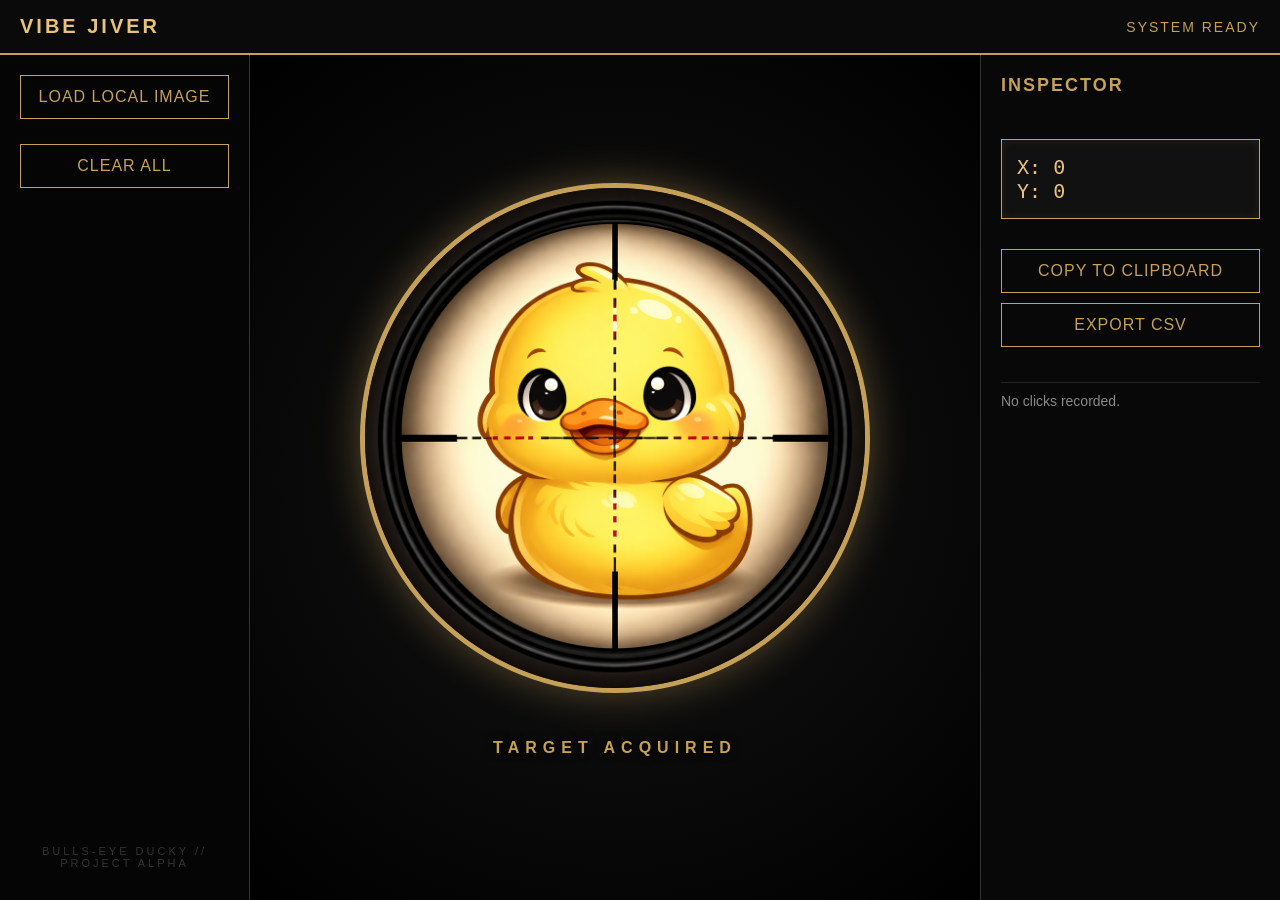
==== index.html @ 5fdc623b "Update index.html" ====
<!DOCTYPE html>
<html lang="en">
<head>
    <meta charset="UTF-8">
    <meta name="viewport" content="width=device-width, initial-scale=1.0">
    <title>VIBE JIVER | Target Alpha</title>
    <link rel="manifest" href="manifest.json">
    <link rel="apple-touch-icon" href="ducky.png">
    <meta name="theme-color" content="#c5a059">
    
    <style>
        :root {
            --bg-black: #000000;
            --gold-muted: #c5a059;
            --gold-bright: #e7c17d;
            --text-main: #ffffff;
            --border-dim: #333333;
            --font-size-main: 20px;
        }

        body, html {
            margin: 0; padding: 0;
            background-color: var(--bg-black);
            color: var(--text-main);
            font-family: 'Segoe UI', sans-serif;
            font-size: var(--font-size-main);
            height: 100vh;
            display: flex; flex-direction: column;
            overflow: hidden;
        }

        header {
            border-bottom: 2px solid var(--gold-muted);
            padding: 15px 20px;
            display: flex; justify-content: space-between; align-items: center;
            background: #0a0a0a; z-index: 10;
        }

        .logo { color: var(--gold-bright); font-weight: bold; letter-spacing: 3px; text-transform: uppercase; }

        .main-layout {
            display: grid;
            grid-template-columns: 250px 1fr 300px;
            flex-grow: 1;
            height: calc(100vh - 70px);
        }

        aside { background: #050505; border-right: 1px solid var(--border-dim); padding: 20px; display: flex; flex-direction: column; gap: 15px; position: relative; }
        .inspector { border-right: none; border-left: 1px solid var(--border-dim); background: #080808; padding: 20px; }

        .canvas-container {
            position: relative;
            background: radial-gradient(circle, #151515 0%, #000 100%);
            overflow: hidden;
            cursor: crosshair;
            display: flex; justify-content: center; align-items: center;
        }

        #image-wrapper { position: absolute; transform-origin: 0 0; display: none; z-index: 2; }
        #uploaded-image { display: block; user-select: none; pointer-events: auto; }

        #drop-zone-overlay {
            position: absolute; inset: 0;
            display: flex; flex-direction: column; justify-content: center; align-items: center;
            z-index: 1; 
            transition: opacity 0.6s ease-in-out;
            pointer-events: none;
        }

        .hero-ducky {
            width: 500px;
            max-width: 85vw;
            height: auto;
            border-radius: 50%;
            border: 5px solid var(--gold-muted);
            margin-bottom: 30px;
            filter: drop-shadow(0 0 20px rgba(197, 160, 89, 0.4));
            animation: pulse 5s infinite ease-in-out;
        }

        @keyframes pulse {
            0% { transform: scale(1); filter: drop-shadow(0 0 20px rgba(197, 160, 89, 0.4)); }
            50% { transform: scale(1.03); filter: drop-shadow(0 0 60px rgba(197, 160, 89, 0.7)); }
            100% { transform: scale(1); filter: drop-shadow(0 0 20px rgba(197, 160, 89, 0.4)); }
        }

        .vibe-btn {
            background: transparent; border: 1px solid var(--gold-muted);
            color: var(--gold-muted); padding: 12px; cursor: pointer;
            font-size: 16px; transition: 0.4s cubic-bezier(0.4, 0, 0.2, 1);
            text-transform: uppercase;
            width: 100%; margin-bottom: 10px;
            letter-spacing: 1px;
        }

        .vibe-btn:hover { 
            background: var(--gold-muted); 
            color: black; 
            box-shadow: 0 0 25px var(--gold-muted); 
            transform: translateY(-2px);
        }

        .coord-display {
            background: #111; border: 1px solid var(--gold-muted);
            padding: 15px; margin-top: 10px; font-family: monospace;
            color: var(--gold-bright);
            box-shadow: inset 0 0 10px rgba(197, 160, 89, 0.1);
        }

        .marker {
            position: absolute; width: 10px; height: 10px;
            border: 1px solid var(--gold-bright); border-radius: 50%;
            transform: translate(-50%, -50%); pointer-events: none;
            box-shadow: 0 0 8px var(--gold-bright);
        }

        .marker::after { content: ''; position: absolute; background: var(--gold-bright); width: 1px; height: 20px; left: 4.5px; top: -5px; }
        .marker::before { content: ''; position: absolute; background: var(--gold-bright); width: 20px; height: 1px; left: -5px; top: 4.5px; }

        .coord-log {
            font-size: 14px; color: #888; margin-top: 10px;
            max-height: 250px; overflow-y: auto; border-top: 1px solid #222; padding-top: 10px;
        }

        .log-entry { padding: 4px 0; border-bottom: 1px solid #111; border-left: 2px solid transparent; transition: 0.2s; }
        .log-entry:hover { border-left-color: var(--gold-muted); padding-left: 5px; color: var(--gold-bright); }
        
        #file-input { display: none; }
    </style>
</head>
<body>

    <header>
        <div class="logo">VIBE JIVER</div>
        <div id="status" style="font-size: 14px; color: var(--gold-muted); letter-spacing: 2px;">SYSTEM READY</div>
    </header>

    <div class="main-layout">
        <aside>
            <input type="file" id="file-input" accept="image/*">
            <button class="vibe-btn" onclick="document.getElementById('file-input').click()">Load Local Image</button>
            <button class="vibe-btn" onclick="resetCanvas()">Clear All</button>
            
            <p style="font-size: 11px; color: #333; margin-top: auto; text-align: center; letter-spacing: 3px;">
                BULLS-EYE DUCKY // PROJECT ALPHA
            </p>
        </aside>

        <section class="canvas-container" id="container">
            <div id="drop-zone-overlay">
                <img src="ducky.png" alt="Bulls-Eye Ducky" class="hero-ducky" onerror="this.style.display='none'">
                <p id="placeholder-text" style="color: var(--gold-muted); letter-spacing: 6px; font-size: 16px; text-shadow: 0 0 10px black; font-weight: bold;">TARGET ACQUIRED</p>
            </div>

            <div id="image-wrapper">
                <img id="uploaded-image" draggable="false">
                <div id="marker-layer"></div>
            </div>
        </section>

        <aside class="inspector">
            <h3 style="color: var(--gold-muted); font-size: 18px; margin-top: 0; letter-spacing: 2px;">INSPECTOR</h3>
            <div class="coord-display">
                X: <span id="val-x">0</span><br>
                Y: <span id="val-y">0</span>
            </div>
            <div style="margin-top: 15px;">
                <button class="vibe-btn" onclick="copyCoords()">Copy to Clipboard</button>
                <button class="vibe-btn" onclick="exportCSV()">Export CSV</button>
            </div>
            <div class="coord-log" id="coord-log">No clicks recorded.</div>
        </aside>
    </div>

    <script>
        const container = document.getElementById('container');
        const wrapper = document.getElementById('image-wrapper');
        const img = document.getElementById('uploaded-image');
        const markerLayer = document.getElementById('marker-layer');
        const valX = document.getElementById('val-x');
        const valY = document.getElementById('val-y');
        const log = document.getElementById('coord-log');
        const status = document.getElementById('status');
        const fileInput = document.getElementById('file-input');
        const overlay = document.getElementById('drop-zone-overlay');

        let scale = 1, posX = 0, posY = 0, clickHistory = [];

        // --- PWA Service Worker Registration ---
        if ('serviceWorker' in navigator) {
            window.addEventListener('load', () => {
                navigator.serviceWorker.register('./sw.js')
                .then(reg => console.log('SW Registered', reg))
                .catch(err => console.log('SW Registration Failed', err));
            });
        }

        fileInput.addEventListener('change', (e) => {
            const file = e.target.files[0];
            if (file) handleFile(file);
        });

        container.addEventListener('dragover', (e) => e.preventDefault());
        container.addEventListener('drop', (e) => {
            e.preventDefault();
            const file = e.dataTransfer.files[0];
            if (file) handleFile(file);
        });

        function handleFile(file) {
            if (file.type.startsWith('image/')) {
                const reader = new FileReader();
                reader.onload = (event) => {
                    img.src = event.target.result;
                    wrapper.style.display = 'block';
                    overlay.style.opacity = '0';
                    setTimeout(() => overlay.style.display = 'none', 600);
                    img.onload = () => { resetZoom(); };
                    status.innerText = "LOCKED ON TARGET";
                };
                reader.readAsDataURL(file);
            }
        }

        function resetZoom() {
            scale = 1; 
            posX = (container.clientWidth - img.width) / 2; 
            posY = (container.clientHeight - img.height) / 2;
            updateTransform();
        }

        function updateTransform() {
            wrapper.style.transform = `translate(${posX}px, ${posY}px) scale(${scale})`;
        }

        container.addEventListener('wheel', (e) => {
            e.preventDefault();
            const xs = (e.clientX - posX - container.offsetLeft) / scale;
            const ys = (e.clientY - posY - container.offsetTop) / scale;
            const delta = -e.deltaY;
            (delta > 0) ? (scale *= 1.1) : (scale /= 1.1);
            posX = e.clientX - xs * scale - container.offsetLeft;
            posY = e.clientY - ys * scale - container.offsetTop;
            updateTransform();
        }, { passive: false });

        let isPanning = false;
        container.addEventListener('mousedown', (e) => {
            if (e.altKey) { isPanning = true; return; }
            if (wrapper.style.display === 'block') {
                const x = Math.round((e.clientX - posX - container.offsetLeft) / scale);
                const y = Math.round((e.clientY - posY - container.offsetTop) / scale);
                
                if (x >= 0 && x <= img.width && y >= 0 && y <= img.height) {
                    valX.innerText = x; valY.innerText = y;
                    clickHistory.unshift({ x, y, time: new Date().toLocaleTimeString() });
                    const marker = document.createElement('div');
                    marker.className = 'marker';
                    marker.style.left = `${x}px`;
                    marker.style.top = `${y}px`;
                    markerLayer.appendChild(marker);
                    renderLog();
                }
            }
        });

        window.addEventListener('mousemove', (e) => {
            if (isPanning) {
                posX += e.movementX; posY += e.movementY;
                updateTransform();
            }
        });

        window.addEventListener('mouseup', () => isPanning = false);

        function renderLog() {
            log.innerHTML = clickHistory.map(item => `<div class="log-entry">[${item.time}] X: ${item.x}, Y: ${item.y}</div>`).join('');
        }

        function copyCoords() {
            navigator.clipboard.writeText(`X: ${valX.innerText}, Y: ${valY.innerText}`);
            status.innerText = "COPIED TO CLIPBOARD"; setTimeout(() => status.innerText = "LOCKED ON TARGET", 2000);
        }

        function exportCSV() {
            if (!clickHistory.length) return;
            let csv = "data:text/csv;charset=utf-8,Time,X,Y\n" + clickHistory.map(e => `${e.time},${e.x},${e.y}`).join("\n");
            const link = document.createElement("a");
            link.href = encodeURI(csv);
            link.download = "vibe_jiver_plots.csv";
            link.click();
        }

        function resetCanvas() { location.reload(); }
    </script>
</body>
</html>
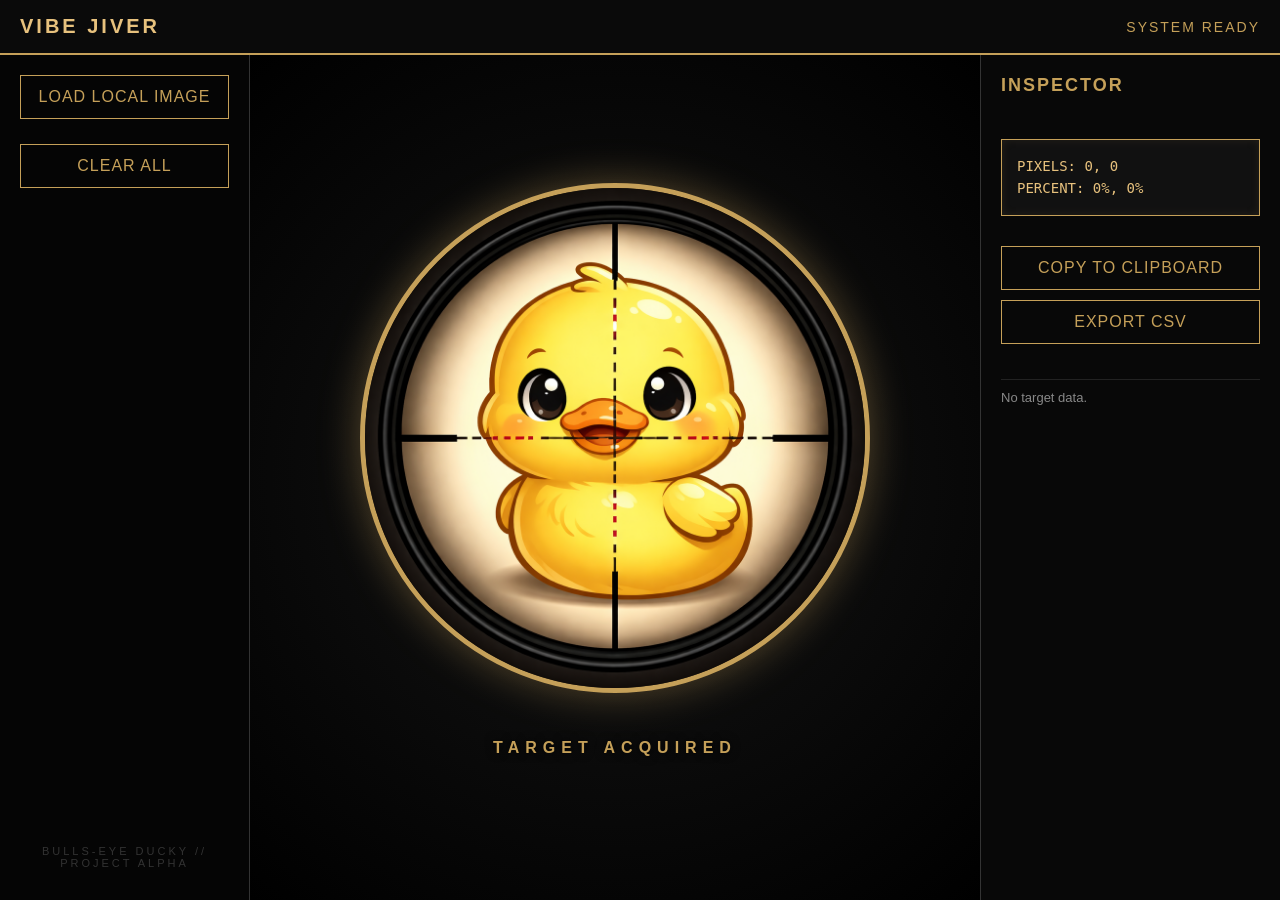
==== commit 329923b5: "Update index.html" ====
--- a/index.html
+++ b/index.html
@@ -105,6 +105,8 @@
             padding: 15px; margin-top: 10px; font-family: monospace;
             color: var(--gold-bright);
             box-shadow: inset 0 0 10px rgba(197, 160, 89, 0.1);
+            font-size: 14px;
+            line-height: 1.6;
         }
 
         .marker {
@@ -118,11 +120,11 @@
         .marker::before { content: ''; position: absolute; background: var(--gold-bright); width: 20px; height: 1px; left: -5px; top: 4.5px; }
 
         .coord-log {
-            font-size: 14px; color: #888; margin-top: 10px;
+            font-size: 13px; color: #888; margin-top: 10px;
             max-height: 250px; overflow-y: auto; border-top: 1px solid #222; padding-top: 10px;
         }
 
-        .log-entry { padding: 4px 0; border-bottom: 1px solid #111; border-left: 2px solid transparent; transition: 0.2s; }
+        .log-entry { padding: 6px 0; border-bottom: 1px solid #111; border-left: 2px solid transparent; transition: 0.2s; }
         .log-entry:hover { border-left-color: var(--gold-muted); padding-left: 5px; color: var(--gold-bright); }
         
         #file-input { display: none; }
@@ -140,7 +142,6 @@
             <input type="file" id="file-input" accept="image/*">
             <button class="vibe-btn" onclick="document.getElementById('file-input').click()">Load Local Image</button>
             <button class="vibe-btn" onclick="resetCanvas()">Clear All</button>
-            
             <p style="font-size: 11px; color: #333; margin-top: auto; text-align: center; letter-spacing: 3px;">
                 BULLS-EYE DUCKY // PROJECT ALPHA
             </p>
@@ -161,14 +162,14 @@
         <aside class="inspector">
             <h3 style="color: var(--gold-muted); font-size: 18px; margin-top: 0; letter-spacing: 2px;">INSPECTOR</h3>
             <div class="coord-display">
-                X: <span id="val-x">0</span><br>
-                Y: <span id="val-y">0</span>
+                PIXELS: <span id="val-px">0, 0</span><br>
+                PERCENT: <span id="val-pct">0%, 0%</span>
             </div>
             <div style="margin-top: 15px;">
                 <button class="vibe-btn" onclick="copyCoords()">Copy to Clipboard</button>
                 <button class="vibe-btn" onclick="exportCSV()">Export CSV</button>
             </div>
-            <div class="coord-log" id="coord-log">No clicks recorded.</div>
+            <div class="coord-log" id="coord-log">No target data.</div>
         </aside>
     </div>
 
@@ -177,8 +178,8 @@
         const wrapper = document.getElementById('image-wrapper');
         const img = document.getElementById('uploaded-image');
         const markerLayer = document.getElementById('marker-layer');
-        const valX = document.getElementById('val-x');
-        const valY = document.getElementById('val-y');
+        const valPx = document.getElementById('val-px');
+        const valPct = document.getElementById('val-pct');
         const log = document.getElementById('coord-log');
         const status = document.getElementById('status');
         const fileInput = document.getElementById('file-input');
@@ -186,12 +187,11 @@
 
         let scale = 1, posX = 0, posY = 0, clickHistory = [];
 
-        // --- PWA Service Worker Registration ---
         if ('serviceWorker' in navigator) {
             window.addEventListener('load', () => {
                 navigator.serviceWorker.register('./sw.js')
-                .then(reg => console.log('SW Registered', reg))
-                .catch(err => console.log('SW Registration Failed', err));
+                .then(reg => console.log('SW Registered'))
+                .catch(err => console.log('SW Failed', err));
             });
         }
 
@@ -252,8 +252,14 @@
                 const y = Math.round((e.clientY - posY - container.offsetTop) / scale);
                 
                 if (x >= 0 && x <= img.width && y >= 0 && y <= img.height) {
-                    valX.innerText = x; valY.innerText = y;
-                    clickHistory.unshift({ x, y, time: new Date().toLocaleTimeString() });
+                    const pctX = ((x / img.width) * 100).toFixed(2);
+                    const pctY = ((y / img.height) * 100).toFixed(2);
+
+                    valPx.innerText = `${x}, ${y}`;
+                    valPct.innerText = `${pctX}%, ${pctY}%`;
+
+                    clickHistory.unshift({ x, y, pctX, pctY, time: new Date().toLocaleTimeString() });
+                    
                     const marker = document.createElement('div');
                     marker.className = 'marker';
                     marker.style.left = `${x}px`;
@@ -274,17 +280,19 @@
         window.addEventListener('mouseup', () => isPanning = false);
 
         function renderLog() {
-            log.innerHTML = clickHistory.map(item => `<div class="log-entry">[${item.time}] X: ${item.x}, Y: ${item.y}</div>`).join('');
+            log.innerHTML = clickHistory.map(item => `<div class="log-entry">[${item.time}]<br>PX: ${item.x}, ${item.y}<br>%: ${item.pctX}, ${item.pctY}</div>`).join('');
         }
 
         function copyCoords() {
-            navigator.clipboard.writeText(`X: ${valX.innerText}, Y: ${valY.innerText}`);
+            const txt = `Pixels: ${valPx.innerText} | Percent: ${valPct.innerText}`;
+            navigator.clipboard.writeText(txt);
             status.innerText = "COPIED TO CLIPBOARD"; setTimeout(() => status.innerText = "LOCKED ON TARGET", 2000);
         }
 
         function exportCSV() {
             if (!clickHistory.length) return;
-            let csv = "data:text/csv;charset=utf-8,Time,X,Y\n" + clickHistory.map(e => `${e.time},${e.x},${e.y}`).join("\n");
+            let csv = "data:text/csv;charset=utf-8,Time,X_px,Y_px,X_pct,Y_pct\n" + 
+                clickHistory.map(e => `${e.time},${e.x},${e.y},${e.pctX},${e.pctY}`).join("\n");
             const link = document.createElement("a");
             link.href = encodeURI(csv);
             link.download = "vibe_jiver_plots.csv";
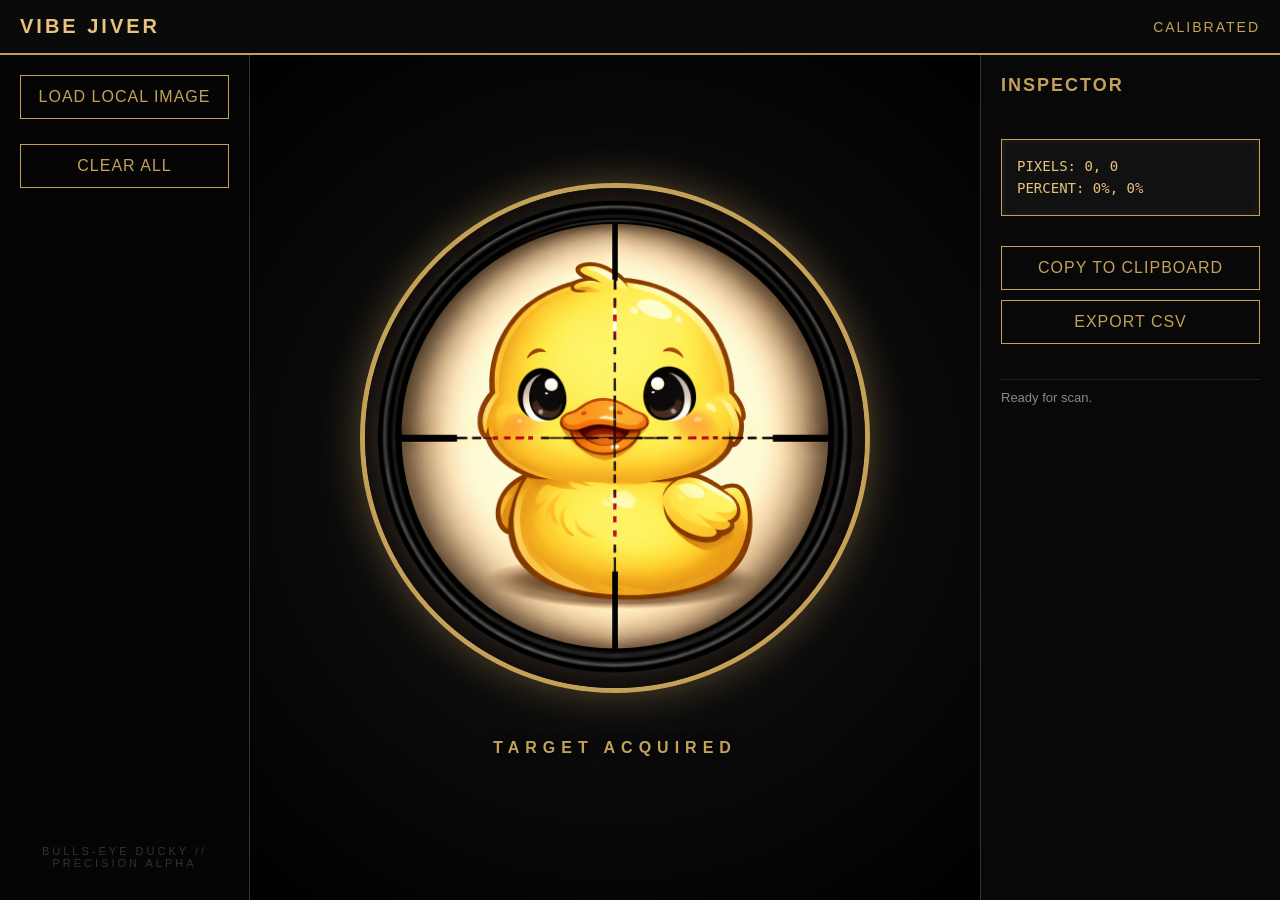
==== commit 4270c101: "Update index.html" ====
--- a/index.html
+++ b/index.html
@@ -3,7 +3,7 @@
 <head>
     <meta charset="UTF-8">
     <meta name="viewport" content="width=device-width, initial-scale=1.0">
-    <title>VIBE JIVER | Target Alpha</title>
+    <title>VIBE JIVER | Precision Alpha</title>
     <link rel="manifest" href="manifest.json">
     <link rel="apple-touch-icon" href="ducky.png">
     <meta name="theme-color" content="#c5a059">
@@ -56,8 +56,19 @@
             display: flex; justify-content: center; align-items: center;
         }
 
-        #image-wrapper { position: absolute; transform-origin: 0 0; display: none; z-index: 2; }
-        #uploaded-image { display: block; user-select: none; pointer-events: auto; }
+        #image-wrapper { 
+            position: absolute; 
+            transform-origin: 0 0; 
+            display: none; 
+            z-index: 2; 
+            pointer-events: none; /* Let clicks pass to the container for better math */
+        }
+        
+        #uploaded-image { 
+            display: block; 
+            user-select: none; 
+            pointer-events: auto; 
+        }
 
         #drop-zone-overlay {
             position: absolute; inset: 0;
@@ -109,22 +120,30 @@
             line-height: 1.6;
         }
 
+        #marker-layer {
+            position: absolute;
+            top: 0; left: 0;
+            width: 100%; height: 100%;
+            pointer-events: none;
+        }
+
         .marker {
-            position: absolute; width: 10px; height: 10px;
+            position: absolute; width: 12px; height: 12px;
             border: 1px solid var(--gold-bright); border-radius: 50%;
-            transform: translate(-50%, -50%); pointer-events: none;
+            transform: translate(-50%, -50%);
             box-shadow: 0 0 8px var(--gold-bright);
-        }
-
-        .marker::after { content: ''; position: absolute; background: var(--gold-bright); width: 1px; height: 20px; left: 4.5px; top: -5px; }
-        .marker::before { content: ''; position: absolute; background: var(--gold-bright); width: 20px; height: 1px; left: -5px; top: 4.5px; }
+            z-index: 10;
+        }
+
+        .marker::after { content: ''; position: absolute; background: var(--gold-bright); width: 1px; height: 24px; left: 5.5px; top: -6px; }
+        .marker::before { content: ''; position: absolute; background: var(--gold-bright); width: 24px; height: 1px; left: -6px; top: 5.5px; }
 
         .coord-log {
             font-size: 13px; color: #888; margin-top: 10px;
             max-height: 250px; overflow-y: auto; border-top: 1px solid #222; padding-top: 10px;
         }
 
-        .log-entry { padding: 6px 0; border-bottom: 1px solid #111; border-left: 2px solid transparent; transition: 0.2s; }
+        .log-entry { padding: 8px 0; border-bottom: 1px solid #111; border-left: 2px solid transparent; transition: 0.2s; }
         .log-entry:hover { border-left-color: var(--gold-muted); padding-left: 5px; color: var(--gold-bright); }
         
         #file-input { display: none; }
@@ -134,7 +153,7 @@
 
     <header>
         <div class="logo">VIBE JIVER</div>
-        <div id="status" style="font-size: 14px; color: var(--gold-muted); letter-spacing: 2px;">SYSTEM READY</div>
+        <div id="status" style="font-size: 14px; color: var(--gold-muted); letter-spacing: 2px;">CALIBRATED</div>
     </header>
 
     <div class="main-layout">
@@ -143,7 +162,7 @@
             <button class="vibe-btn" onclick="document.getElementById('file-input').click()">Load Local Image</button>
             <button class="vibe-btn" onclick="resetCanvas()">Clear All</button>
             <p style="font-size: 11px; color: #333; margin-top: auto; text-align: center; letter-spacing: 3px;">
-                BULLS-EYE DUCKY // PROJECT ALPHA
+                BULLS-EYE DUCKY // PRECISION ALPHA
             </p>
         </aside>
 
@@ -169,7 +188,7 @@
                 <button class="vibe-btn" onclick="copyCoords()">Copy to Clipboard</button>
                 <button class="vibe-btn" onclick="exportCSV()">Export CSV</button>
             </div>
-            <div class="coord-log" id="coord-log">No target data.</div>
+            <div class="coord-log" id="coord-log">Ready for scan.</div>
         </aside>
     </div>
 
@@ -189,9 +208,7 @@
 
         if ('serviceWorker' in navigator) {
             window.addEventListener('load', () => {
-                navigator.serviceWorker.register('./sw.js')
-                .then(reg => console.log('SW Registered'))
-                .catch(err => console.log('SW Failed', err));
+                navigator.serviceWorker.register('./sw.js').catch(err => console.log('SW Failed', err));
             });
         }
 
@@ -216,7 +233,6 @@
                     overlay.style.opacity = '0';
                     setTimeout(() => overlay.style.display = 'none', 600);
                     img.onload = () => { resetZoom(); };
-                    status.innerText = "LOCKED ON TARGET";
                 };
                 reader.readAsDataURL(file);
             }
@@ -235,25 +251,35 @@
 
         container.addEventListener('wheel', (e) => {
             e.preventDefault();
-            const xs = (e.clientX - posX - container.offsetLeft) / scale;
-            const ys = (e.clientY - posY - container.offsetTop) / scale;
+            const rect = container.getBoundingClientRect();
+            const mouseX = e.clientX - rect.left;
+            const mouseY = e.clientY - rect.top;
+
+            const xs = (mouseX - posX) / scale;
+            const ys = (mouseY - posY) / scale;
+
             const delta = -e.deltaY;
             (delta > 0) ? (scale *= 1.1) : (scale /= 1.1);
-            posX = e.clientX - xs * scale - container.offsetLeft;
-            posY = e.clientY - ys * scale - container.offsetTop;
+
+            posX = mouseX - xs * scale;
+            posY = mouseY - ys * scale;
             updateTransform();
         }, { passive: false });
 
         let isPanning = false;
         container.addEventListener('mousedown', (e) => {
-            if (e.altKey) { isPanning = true; return; }
+            if (e.altKey || e.button === 1) { isPanning = true; return; }
+            
             if (wrapper.style.display === 'block') {
-                const x = Math.round((e.clientX - posX - container.offsetLeft) / scale);
-                const y = Math.round((e.clientY - posY - container.offsetTop) / scale);
+                const rect = img.getBoundingClientRect();
                 
-                if (x >= 0 && x <= img.width && y >= 0 && y <= img.height) {
-                    const pctX = ((x / img.width) * 100).toFixed(2);
-                    const pctY = ((y / img.height) * 100).toFixed(2);
+                // Absolute pixel on the image regardless of zoom
+                const x = Math.round((e.clientX - rect.left) / scale);
+                const y = Math.round((e.clientY - rect.top) / scale);
+                
+                if (x >= 0 && x <= img.naturalWidth && y >= 0 && y <= img.naturalHeight) {
+                    const pctX = ((x / img.naturalWidth) * 100).toFixed(2);
+                    const pctY = ((y / img.naturalHeight) * 100).toFixed(2);
 
                     valPx.innerText = `${x}, ${y}`;
                     valPct.innerText = `${pctX}%, ${pctY}%`;
@@ -286,7 +312,7 @@
         function copyCoords() {
             const txt = `Pixels: ${valPx.innerText} | Percent: ${valPct.innerText}`;
             navigator.clipboard.writeText(txt);
-            status.innerText = "COPIED TO CLIPBOARD"; setTimeout(() => status.innerText = "LOCKED ON TARGET", 2000);
+            status.innerText = "LOCKED"; setTimeout(() => status.innerText = "CALIBRATED", 2000);
         }
 
         function exportCSV() {
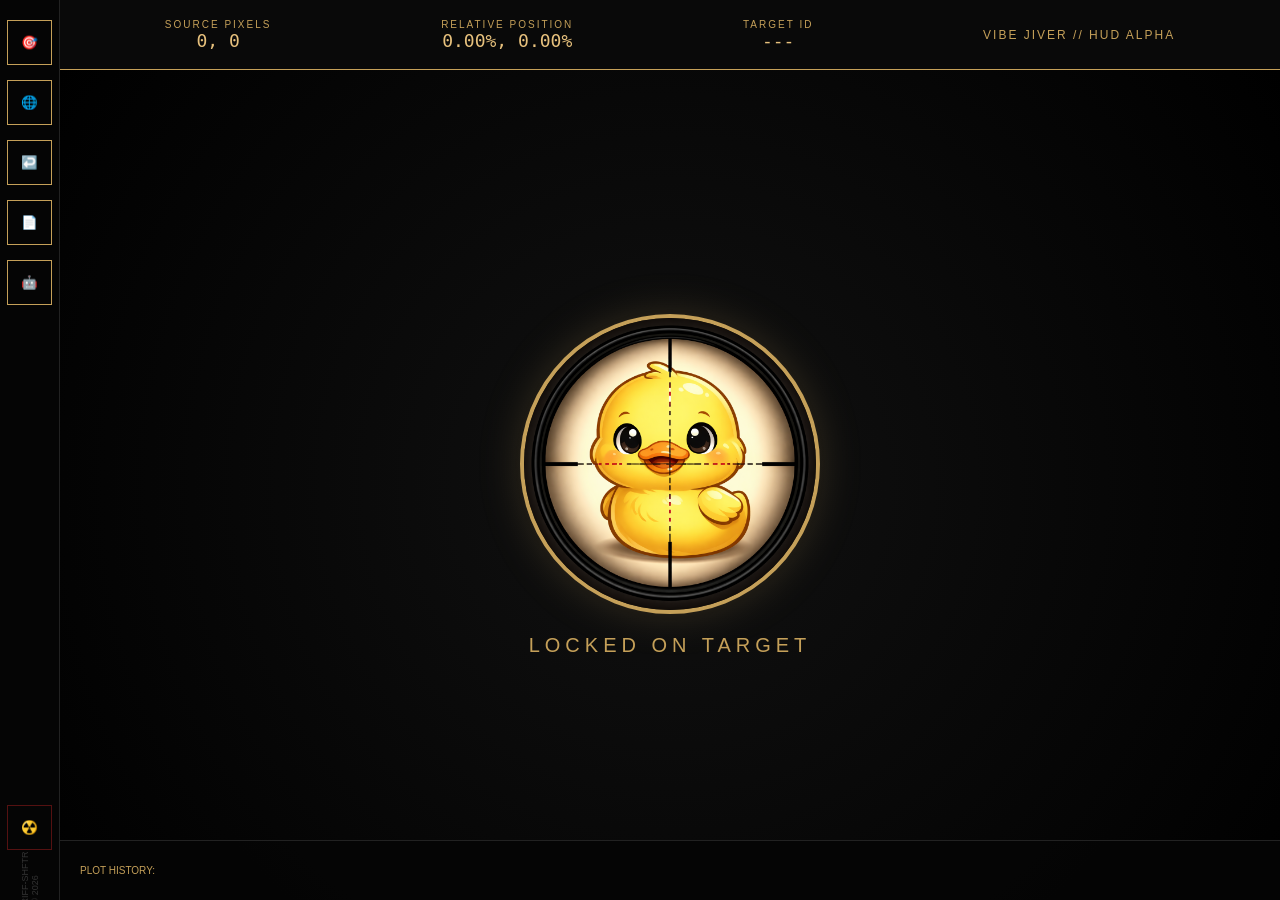
==== commit 3ca5e4e9: "Update index.html" ====
--- a/index.html
+++ b/index.html
@@ -3,7 +3,7 @@
 <head>
     <meta charset="UTF-8">
     <meta name="viewport" content="width=device-width, initial-scale=1.0">
-    <title>VIBE JIVER | Precision Alpha</title>
+    <title>VIBE JIVER | HUD Edition</title>
     <link rel="manifest" href="manifest.json">
     <link rel="apple-touch-icon" href="ducky.png">
     <meta name="theme-color" content="#c5a059">
@@ -11,321 +11,392 @@
     <style>
         :root {
             --bg-black: #000000;
+            --bg-surface: #0a0a0a;
             --gold-muted: #c5a059;
             --gold-bright: #e7c17d;
-            --text-main: #ffffff;
-            --border-dim: #333333;
-            --font-size-main: 20px;
-        }
-
+            --gold-glow: rgba(197, 160, 89, 0.2);
+            --border: #222222;
+            --font-main: 20px;
+            --rail-width: 60px;
+            --hud-height: 70px;
+        }
+
+        * { margin: 0; padding: 0; box-sizing: border-box; }
         body, html {
-            margin: 0; padding: 0;
-            background-color: var(--bg-black);
-            color: var(--text-main);
+            width: 100%; height: 100%;
+            background: var(--bg-black);
+            color: #ffffff;
             font-family: 'Segoe UI', sans-serif;
-            font-size: var(--font-size-main);
-            height: 100vh;
-            display: flex; flex-direction: column;
+            font-size: var(--font-main);
             overflow: hidden;
         }
 
-        header {
-            border-bottom: 2px solid var(--gold-muted);
-            padding: 15px 20px;
-            display: flex; justify-content: space-between; align-items: center;
-            background: #0a0a0a; z-index: 10;
-        }
-
-        .logo { color: var(--gold-bright); font-weight: bold; letter-spacing: 3px; text-transform: uppercase; }
-
-        .main-layout {
-            display: grid;
-            grid-template-columns: 250px 1fr 300px;
-            flex-grow: 1;
-            height: calc(100vh - 70px);
-        }
-
-        aside { background: #050505; border-right: 1px solid var(--border-dim); padding: 20px; display: flex; flex-direction: column; gap: 15px; position: relative; }
-        .inspector { border-right: none; border-left: 1px solid var(--border-dim); background: #080808; padding: 20px; }
-
-        .canvas-container {
-            position: relative;
-            background: radial-gradient(circle, #151515 0%, #000 100%);
+        /* --- THE HUD (TOP BAR) --- */
+        #hud-top {
+            position: fixed; top: 0; left: var(--rail-width); right: 0;
+            height: var(--hud-height);
+            background: rgba(10, 10, 10, 0.9);
+            backdrop-filter: blur(10px);
+            border-bottom: 1px solid var(--gold-muted);
+            display: flex; align-items: center; justify-content: space-around;
+            padding: 0 20px; z-index: 100;
+            transition: transform 0.3s cubic-bezier(0.4, 0, 0.2, 1);
+        }
+        .hud-stat { display: flex; flex-direction: column; align-items: center; }
+        .hud-label { font-size: 10px; color: var(--gold-muted); text-transform: uppercase; letter-spacing: 2px; }
+        .hud-value { font-family: monospace; color: var(--gold-bright); font-size: 18px; }
+
+        /* --- THE SLIM ACTION RAIL (LEFT) --- */
+        #action-rail {
+            position: fixed; left: 0; top: 0; bottom: 0;
+            width: var(--rail-width);
+            background: #050505;
+            border-right: 1px solid var(--border);
+            display: flex; flex-direction: column; align-items: center;
+            padding-top: 20px; z-index: 110;
+            transition: width 0.3s ease;
             overflow: hidden;
-            cursor: crosshair;
-            display: flex; justify-content: center; align-items: center;
-        }
-
-        #image-wrapper { 
-            position: absolute; 
-            transform-origin: 0 0; 
-            display: none; 
-            z-index: 2; 
-            pointer-events: none; /* Let clicks pass to the container for better math */
-        }
+        }
+        #action-rail:hover { width: 220px; background: #0a0a0a; }
         
-        #uploaded-image { 
-            display: block; 
-            user-select: none; 
-            pointer-events: auto; 
-        }
-
-        #drop-zone-overlay {
-            position: absolute; inset: 0;
-            display: flex; flex-direction: column; justify-content: center; align-items: center;
-            z-index: 1; 
-            transition: opacity 0.6s ease-in-out;
-            pointer-events: none;
-        }
-
-        .hero-ducky {
-            width: 500px;
-            max-width: 85vw;
-            height: auto;
-            border-radius: 50%;
-            border: 5px solid var(--gold-muted);
-            margin-bottom: 30px;
-            filter: drop-shadow(0 0 20px rgba(197, 160, 89, 0.4));
-            animation: pulse 5s infinite ease-in-out;
-        }
-
-        @keyframes pulse {
-            0% { transform: scale(1); filter: drop-shadow(0 0 20px rgba(197, 160, 89, 0.4)); }
-            50% { transform: scale(1.03); filter: drop-shadow(0 0 60px rgba(197, 160, 89, 0.7)); }
-            100% { transform: scale(1); filter: drop-shadow(0 0 20px rgba(197, 160, 89, 0.4)); }
-        }
-
-        .vibe-btn {
-            background: transparent; border: 1px solid var(--gold-muted);
-            color: var(--gold-muted); padding: 12px; cursor: pointer;
-            font-size: 16px; transition: 0.4s cubic-bezier(0.4, 0, 0.2, 1);
-            text-transform: uppercase;
-            width: 100%; margin-bottom: 10px;
-            letter-spacing: 1px;
-        }
-
-        .vibe-btn:hover { 
-            background: var(--gold-muted); 
-            color: black; 
-            box-shadow: 0 0 25px var(--gold-muted); 
-            transform: translateY(-2px);
-        }
-
-        .coord-display {
-            background: #111; border: 1px solid var(--gold-muted);
-            padding: 15px; margin-top: 10px; font-family: monospace;
-            color: var(--gold-bright);
-            box-shadow: inset 0 0 10px rgba(197, 160, 89, 0.1);
-            font-size: 14px;
-            line-height: 1.6;
-        }
-
-        #marker-layer {
+        .rail-btn {
+            width: 45px; height: 45px;
+            border: 1px solid var(--gold-muted);
+            background: transparent;
+            color: var(--gold-muted);
+            margin-bottom: 15px;
+            cursor: pointer;
+            display: flex; align-items: center; justify-content: center;
+            transition: 0.3s;
+            flex-shrink: 0;
+        }
+        .rail-btn:hover { background: var(--gold-muted); color: #000; box-shadow: 0 0 15px var(--gold-muted); }
+        .rail-text { display: none; margin-left: 15px; font-size: 14px; text-transform: uppercase; white-space: nowrap; }
+        #action-rail:hover .rail-text { display: inline; }
+        #action-rail:hover .rail-btn { width: 190px; justify-content: flex-start; padding-left: 15px; }
+
+        /* --- MAIN WORKSPACE --- */
+        #workspace {
             position: absolute;
-            top: 0; left: 0;
+            top: var(--hud-height); left: var(--rail-width); right: 0; bottom: 0;
+            overflow: auto;
+            display: flex; align-items: center; justify-content: center;
+            background: radial-gradient(circle, #111 0%, #000 100%);
+        }
+
+        #canvas-stack { position: relative; display: none; cursor: none; }
+        #loaded-img { display: block; max-width: none; pointer-events: none; }
+        
+        /* Transparent overlays for Grid and Crosshair */
+        #grid-canvas, #crosshair-canvas {
+            position: absolute; top: 0; left: 0;
             width: 100%; height: 100%;
             pointer-events: none;
         }
 
+        #markers-layer {
+            position: absolute; top: 0; left: 0;
+            width: 100%; height: 100%;
+            pointer-events: auto;
+        }
+
+        /* --- MARKERS --- */
         .marker {
-            position: absolute; width: 12px; height: 12px;
+            position: absolute; width: 14px; height: 14px;
             border: 1px solid var(--gold-bright); border-radius: 50%;
             transform: translate(-50%, -50%);
-            box-shadow: 0 0 8px var(--gold-bright);
-            z-index: 10;
-        }
-
-        .marker::after { content: ''; position: absolute; background: var(--gold-bright); width: 1px; height: 24px; left: 5.5px; top: -6px; }
-        .marker::before { content: ''; position: absolute; background: var(--gold-bright); width: 24px; height: 1px; left: -6px; top: 5.5px; }
-
-        .coord-log {
-            font-size: 13px; color: #888; margin-top: 10px;
-            max-height: 250px; overflow-y: auto; border-top: 1px solid #222; padding-top: 10px;
-        }
-
-        .log-entry { padding: 8px 0; border-bottom: 1px solid #111; border-left: 2px solid transparent; transition: 0.2s; }
-        .log-entry:hover { border-left-color: var(--gold-muted); padding-left: 5px; color: var(--gold-bright); }
-        
+            pointer-events: auto; cursor: pointer;
+            box-shadow: 0 0 10px var(--gold-bright);
+        }
+        .marker-label {
+            position: absolute; top: -20px; left: 10px;
+            background: var(--gold-muted); color: #000;
+            font-size: 10px; font-weight: bold; padding: 2px 5px;
+            white-space: nowrap; border-radius: 2px;
+        }
+
+        /* --- POINT STRIP (BOTTOM HUD) --- */
+        #point-strip {
+            position: fixed; bottom: 0; left: var(--rail-width); right: 0;
+            height: 60px; background: rgba(5,5,5,0.8);
+            border-top: 1px solid var(--border);
+            display: flex; align-items: center; padding: 0 20px;
+            gap: 10px; overflow-x: auto; z-index: 100;
+        }
+        .point-chip {
+            background: #111; border: 1px solid var(--gold-muted);
+            padding: 5px 12px; font-size: 12px; color: var(--gold-bright);
+            white-space: nowrap; display: flex; align-items: center; gap: 8px;
+        }
+
+        /* --- EXPORT DRAWER --- */
+        #export-drawer {
+            position: fixed; right: -400px; top: var(--hud-height); bottom: 0;
+            width: 350px; background: #0a0a0a; border-left: 1px solid var(--gold-muted);
+            z-index: 120; transition: right 0.4s cubic-bezier(0.4, 0, 0.2, 1);
+            padding: 20px; display: flex; flex-direction: column;
+        }
+        #export-drawer.open { right: 0; }
+        textarea {
+            flex-grow: 1; background: #000; color: var(--gold-bright);
+            border: 1px solid var(--border); padding: 10px;
+            font-family: monospace; font-size: 12px; margin-bottom: 15px;
+            resize: none;
+        }
+
+        #drop-overlay {
+            position: absolute; inset: 0;
+            display: flex; flex-direction: column; align-items: center; justify-content: center;
+            pointer-events: none;
+        }
+        .hero-ducky {
+            width: 300px; border-radius: 50%; border: 4px solid var(--gold-muted);
+            filter: drop-shadow(0 0 20px var(--gold-glow));
+            animation: pulse 4s infinite ease-in-out;
+        }
+        @keyframes pulse { 0%, 100% { transform: scale(1); } 50% { transform: scale(1.05); opacity: 0.8; } }
+
         #file-input { display: none; }
     </style>
 </head>
 <body>
 
-    <header>
-        <div class="logo">VIBE JIVER</div>
-        <div id="status" style="font-size: 14px; color: var(--gold-muted); letter-spacing: 2px;">CALIBRATED</div>
+    <header id="hud-top">
+        <div class="hud-stat">
+            <span class="hud-label">Source Pixels</span>
+            <span class="hud-value" id="hud-px">0, 0</span>
+        </div>
+        <div class="hud-stat">
+            <span class="hud-label">Relative Position</span>
+            <span class="hud-value" id="hud-pct">0.00%, 0.00%</span>
+        </div>
+        <div class="hud-stat">
+            <span class="hud-label">Target ID</span>
+            <span class="hud-value" id="hud-id">---</span>
+        </div>
+        <div style="font-size: 12px; color: var(--gold-muted); letter-spacing: 2px;">VIBE JIVER // HUD ALPHA</div>
     </header>
 
-    <div class="main-layout">
-        <aside>
-            <input type="file" id="file-input" accept="image/*">
-            <button class="vibe-btn" onclick="document.getElementById('file-input').click()">Load Local Image</button>
-            <button class="vibe-btn" onclick="resetCanvas()">Clear All</button>
-            <p style="font-size: 11px; color: #333; margin-top: auto; text-align: center; letter-spacing: 3px;">
-                BULLS-EYE DUCKY // PRECISION ALPHA
-            </p>
-        </aside>
-
-        <section class="canvas-container" id="container">
-            <div id="drop-zone-overlay">
-                <img src="ducky.png" alt="Bulls-Eye Ducky" class="hero-ducky" onerror="this.style.display='none'">
-                <p id="placeholder-text" style="color: var(--gold-muted); letter-spacing: 6px; font-size: 16px; text-shadow: 0 0 10px black; font-weight: bold;">TARGET ACQUIRED</p>
-            </div>
-
-            <div id="image-wrapper">
-                <img id="uploaded-image" draggable="false">
-                <div id="marker-layer"></div>
-            </div>
-        </section>
-
-        <aside class="inspector">
-            <h3 style="color: var(--gold-muted); font-size: 18px; margin-top: 0; letter-spacing: 2px;">INSPECTOR</h3>
-            <div class="coord-display">
-                PIXELS: <span id="val-px">0, 0</span><br>
-                PERCENT: <span id="val-pct">0%, 0%</span>
-            </div>
-            <div style="margin-top: 15px;">
-                <button class="vibe-btn" onclick="copyCoords()">Copy to Clipboard</button>
-                <button class="vibe-btn" onclick="exportCSV()">Export CSV</button>
-            </div>
-            <div class="coord-log" id="coord-log">Ready for scan.</div>
-        </aside>
+    <nav id="action-rail">
+        <button class="rail-btn" onclick="document.getElementById('file-input').click()">
+            🎯 <span class="rail-text">Load Target</span>
+        </button>
+        <button class="rail-btn" onclick="toggleGrid()">
+            🌐 <span class="rail-text">Toggle Grid</span>
+        </button>
+        <button class="rail-btn" onclick="undoLast()">
+            ↩️ <span class="rail-text">Undo Last</span>
+        </button>
+        <button class="rail-btn" onclick="toggleExport()">
+            📄 <span class="rail-text">Export CSS</span>
+        </button>
+        <button class="rail-btn" onclick="copyAIPrompt()">
+            🤖 <span class="rail-text">AI Prompt</span>
+        </button>
+        <button class="rail-btn" onclick="location.reload()" style="margin-top: auto; border-color: #551111; color: #ff5555;">
+            ☢️ <span class="rail-text">Wipe All</span>
+        </button>
+        <div style="font-size: 9px; color: #333; margin-bottom: 15px; transform: rotate(-90deg);">RIFF-SHFTR © 2026</div>
+    </nav>
+
+    <main id="workspace">
+        <div id="drop-overlay">
+            <img src="ducky.png" alt="Mascot" class="hero-ducky" onerror="this.style.display='none'">
+            <p style="color: var(--gold-muted); letter-spacing: 5px; margin-top: 20px;">LOCKED ON TARGET</p>
+        </div>
+
+        <div id="canvas-stack">
+            <img id="loaded-img" draggable="false">
+            <canvas id="grid-canvas"></canvas>
+            <div id="markers-layer"></div>
+            <canvas id="crosshair-canvas"></canvas>
+        </div>
+    </main>
+
+    <footer id="point-strip">
+        <span style="font-size: 10px; color: var(--gold-muted); white-space: nowrap;">PLOT HISTORY:</span>
+        <div id="strip-inner" style="display: flex; gap: 10px;"></div>
+    </footer>
+
+    <div id="export-drawer">
+        <h3 style="color: var(--gold-muted); margin-bottom: 20px;">CSS GENERATOR</h3>
+        <textarea id="css-output" readonly>.target { /* Plot points to generate */ }</textarea>
+        <button class="rail-btn" style="width: 100%;" onclick="copyCSS()">Copy CSS to Clipboard</button>
+        <button class="rail-btn" style="width: 100%; margin-top: 10px;" onclick="toggleExport()">Close</button>
     </div>
 
+    <input type="file" id="file-input" accept="image/*">
+
     <script>
-        const container = document.getElementById('container');
-        const wrapper = document.getElementById('image-wrapper');
-        const img = document.getElementById('uploaded-image');
-        const markerLayer = document.getElementById('marker-layer');
-        const valPx = document.getElementById('val-px');
-        const valPct = document.getElementById('val-pct');
-        const log = document.getElementById('coord-log');
-        const status = document.getElementById('status');
-        const fileInput = document.getElementById('file-input');
-        const overlay = document.getElementById('drop-zone-overlay');
-
-        let scale = 1, posX = 0, posY = 0, clickHistory = [];
-
+        const img = document.getElementById('loaded-img');
+        const stack = document.getElementById('canvas-stack');
+        const mLayer = document.getElementById('markers-layer');
+        const cCanvas = document.getElementById('crosshair-canvas');
+        const gCanvas = document.getElementById('grid-canvas');
+        const cCtx = cCanvas.getContext('2d');
+        const gCtx = gCanvas.getContext('2d');
+        
+        let points = [];
+        let showGrid = false;
+        let imgW = 0, imgH = 0;
+
+        // --- PWA Service Worker ---
         if ('serviceWorker' in navigator) {
             window.addEventListener('load', () => {
-                navigator.serviceWorker.register('./sw.js').catch(err => console.log('SW Failed', err));
+                navigator.serviceWorker.register('./sw.js').catch(err => console.log(err));
             });
         }
 
-        fileInput.addEventListener('change', (e) => {
+        // --- Image Loading ---
+        document.getElementById('file-input').addEventListener('change', e => {
             const file = e.target.files[0];
-            if (file) handleFile(file);
+            if (!file) return;
+            const reader = new FileReader();
+            reader.onload = (event) => {
+                img.src = event.target.result;
+                img.onload = () => {
+                    imgW = img.naturalWidth;
+                    imgH = img.naturalHeight;
+                    setupCanvases();
+                    stack.style.display = 'block';
+                    document.getElementById('drop-overlay').style.display = 'none';
+                };
+            };
+            reader.readAsDataURL(file);
         });
 
-        container.addEventListener('dragover', (e) => e.preventDefault());
-        container.addEventListener('drop', (e) => {
-            e.preventDefault();
-            const file = e.dataTransfer.files[0];
-            if (file) handleFile(file);
+        function setupCanvases() {
+            [cCanvas, gCanvas].forEach(c => {
+                c.width = imgW;
+                c.height = imgH;
+            });
+            drawGrid();
+        }
+
+        // --- Crosshair Animation ---
+        mLayer.addEventListener('mousemove', e => {
+            if (!imgW) return;
+            const rect = mLayer.getBoundingClientRect();
+            const x = (e.clientX - rect.left) * (imgW / rect.width);
+            const y = (e.clientY - rect.top) * (imgH / rect.height);
+            
+            updateHUD(x, y);
+            drawCrosshair(x, y);
         });
 
-        function handleFile(file) {
-            if (file.type.startsWith('image/')) {
-                const reader = new FileReader();
-                reader.onload = (event) => {
-                    img.src = event.target.result;
-                    wrapper.style.display = 'block';
-                    overlay.style.opacity = '0';
-                    setTimeout(() => overlay.style.display = 'none', 600);
-                    img.onload = () => { resetZoom(); };
-                };
-                reader.readAsDataURL(file);
+        function drawCrosshair(x, y) {
+            cCtx.clearRect(0, 0, imgW, imgH);
+            cCtx.strokeStyle = '#c5a059';
+            cCtx.lineWidth = 1;
+            cCtx.beginPath();
+            // Horizontal
+            cCtx.moveTo(0, y); cCtx.lineTo(imgW, y);
+            // Vertical
+            cCtx.moveTo(x, 0); cCtx.lineTo(x, imgH);
+            cCtx.stroke();
+            
+            // Central Target Circle
+            cCtx.beginPath();
+            cCtx.arc(x, y, 10, 0, Math.PI * 2);
+            cCtx.stroke();
+        }
+
+        function updateHUD(x, y) {
+            document.getElementById('hud-px').innerText = `${Math.round(x)}, ${Math.round(y)}`;
+            document.getElementById('hud-pct').innerText = `${((x/imgW)*100).toFixed(2)}%, ${((y/imgH)*100).toFixed(2)}%`;
+        }
+
+        // --- Targeting Logic ---
+        mLayer.addEventListener('mousedown', e => {
+            if (!imgW) return;
+            const rect = mLayer.getBoundingClientRect();
+            const x = (e.clientX - rect.left) * (imgW / rect.width);
+            const y = (e.clientY - rect.top) * (imgH / rect.height);
+            
+            const p = {
+                id: points.length + 1,
+                x: Math.round(x),
+                y: Math.round(y),
+                pX: ((x/imgW)*100).toFixed(2),
+                pY: ((y/imgH)*100).toFixed(2),
+                label: `Point ${points.length + 1}`
+            };
+            
+            points.push(p);
+            renderMarkers();
+            updateExport();
+        });
+
+        function renderMarkers() {
+            mLayer.innerHTML = '';
+            const strip = document.getElementById('strip-inner');
+            strip.innerHTML = '';
+
+            points.forEach(p => {
+                // On-Image Marker
+                const m = document.createElement('div');
+                m.className = 'marker';
+                m.style.left = `${p.pX}%`;
+                m.style.top = `${p.pY}%`;
+                m.innerHTML = `<span class="marker-label">${p.label}</span>`;
+                mLayer.appendChild(m);
+
+                // HUD Chip
+                const chip = document.createElement('div');
+                chip.className = 'point-chip';
+                chip.innerHTML = `<span>#${p.id}</span> <span>${p.pX}% / ${p.pY}%</span>`;
+                strip.appendChild(chip);
+            });
+        }
+
+        function toggleGrid() {
+            showGrid = !showGrid;
+            gCanvas.style.opacity = showGrid ? '1' : '0';
+        }
+
+        function drawGrid() {
+            gCtx.clearRect(0, 0, imgW, imgH);
+            gCtx.strokeStyle = 'rgba(197, 160, 89, 0.15)';
+            gCtx.lineWidth = 0.5;
+            
+            const step = 50; // 50px grid
+            for(let x = 0; x <= imgW; x += step) {
+                gCtx.moveTo(x, 0); gCtx.lineTo(x, imgH);
             }
-        }
-
-        function resetZoom() {
-            scale = 1; 
-            posX = (container.clientWidth - img.width) / 2; 
-            posY = (container.clientHeight - img.height) / 2;
-            updateTransform();
-        }
-
-        function updateTransform() {
-            wrapper.style.transform = `translate(${posX}px, ${posY}px) scale(${scale})`;
-        }
-
-        container.addEventListener('wheel', (e) => {
-            e.preventDefault();
-            const rect = container.getBoundingClientRect();
-            const mouseX = e.clientX - rect.left;
-            const mouseY = e.clientY - rect.top;
-
-            const xs = (mouseX - posX) / scale;
-            const ys = (mouseY - posY) / scale;
-
-            const delta = -e.deltaY;
-            (delta > 0) ? (scale *= 1.1) : (scale /= 1.1);
-
-            posX = mouseX - xs * scale;
-            posY = mouseY - ys * scale;
-            updateTransform();
-        }, { passive: false });
-
-        let isPanning = false;
-        container.addEventListener('mousedown', (e) => {
-            if (e.altKey || e.button === 1) { isPanning = true; return; }
-            
-            if (wrapper.style.display === 'block') {
-                const rect = img.getBoundingClientRect();
-                
-                // Absolute pixel on the image regardless of zoom
-                const x = Math.round((e.clientX - rect.left) / scale);
-                const y = Math.round((e.clientY - rect.top) / scale);
-                
-                if (x >= 0 && x <= img.naturalWidth && y >= 0 && y <= img.naturalHeight) {
-                    const pctX = ((x / img.naturalWidth) * 100).toFixed(2);
-                    const pctY = ((y / img.naturalHeight) * 100).toFixed(2);
-
-                    valPx.innerText = `${x}, ${y}`;
-                    valPct.innerText = `${pctX}%, ${pctY}%`;
-
-                    clickHistory.unshift({ x, y, pctX, pctY, time: new Date().toLocaleTimeString() });
-                    
-                    const marker = document.createElement('div');
-                    marker.className = 'marker';
-                    marker.style.left = `${x}px`;
-                    marker.style.top = `${y}px`;
-                    markerLayer.appendChild(marker);
-                    renderLog();
-                }
+            for(let y = 0; y <= imgH; y += step) {
+                gCtx.moveTo(0, y); gCtx.lineTo(imgW, y);
             }
-        });
-
-        window.addEventListener('mousemove', (e) => {
-            if (isPanning) {
-                posX += e.movementX; posY += e.movementY;
-                updateTransform();
-            }
-        });
-
-        window.addEventListener('mouseup', () => isPanning = false);
-
-        function renderLog() {
-            log.innerHTML = clickHistory.map(item => `<div class="log-entry">[${item.time}]<br>PX: ${item.x}, ${item.y}<br>%: ${item.pctX}, ${item.pctY}</div>`).join('');
-        }
-
-        function copyCoords() {
-            const txt = `Pixels: ${valPx.innerText} | Percent: ${valPct.innerText}`;
-            navigator.clipboard.writeText(txt);
-            status.innerText = "LOCKED"; setTimeout(() => status.innerText = "CALIBRATED", 2000);
-        }
-
-        function exportCSV() {
-            if (!clickHistory.length) return;
-            let csv = "data:text/csv;charset=utf-8,Time,X_px,Y_px,X_pct,Y_pct\n" + 
-                clickHistory.map(e => `${e.time},${e.x},${e.y},${e.pctX},${e.pctY}`).join("\n");
-            const link = document.createElement("a");
-            link.href = encodeURI(csv);
-            link.download = "vibe_jiver_plots.csv";
-            link.click();
-        }
-
-        function resetCanvas() { location.reload(); }
+            gCtx.stroke();
+        }
+
+        function undoLast() {
+            points.pop();
+            renderMarkers();
+            updateExport();
+        }
+
+        function toggleExport() {
+            document.getElementById('export-drawer').classList.toggle('open');
+        }
+
+        function updateExport() {
+            const css = points.map(p => `.target-${p.id} { left: ${p.pX}%; top: ${p.pY}%; }`).join('\n');
+            document.getElementById('css-output').value = css || '.target { /* Plot to generate */ }';
+        }
+
+        function copyCSS() {
+            const area = document.getElementById('css-output');
+            navigator.clipboard.writeText(area.value);
+            alert("CSS Copied to Vault.");
+        }
+
+        function copyAIPrompt() {
+            if (!points.length) return alert("No target data.");
+            const data = points.map(p => `- Label: ${p.label} at X:${p.pX}%, Y:${p.pY}%`).join('\n');
+            const prompt = `System Architecture Request: I have plotted the following target coordinates on a ${imgW}x${imgH} source image. Generate the UI code to place icons at these percentages:\n\n${data}`;
+            navigator.clipboard.writeText(prompt);
+            alert("AI Prompt Copied.");
+        }
     </script>
 </body>
 </html>
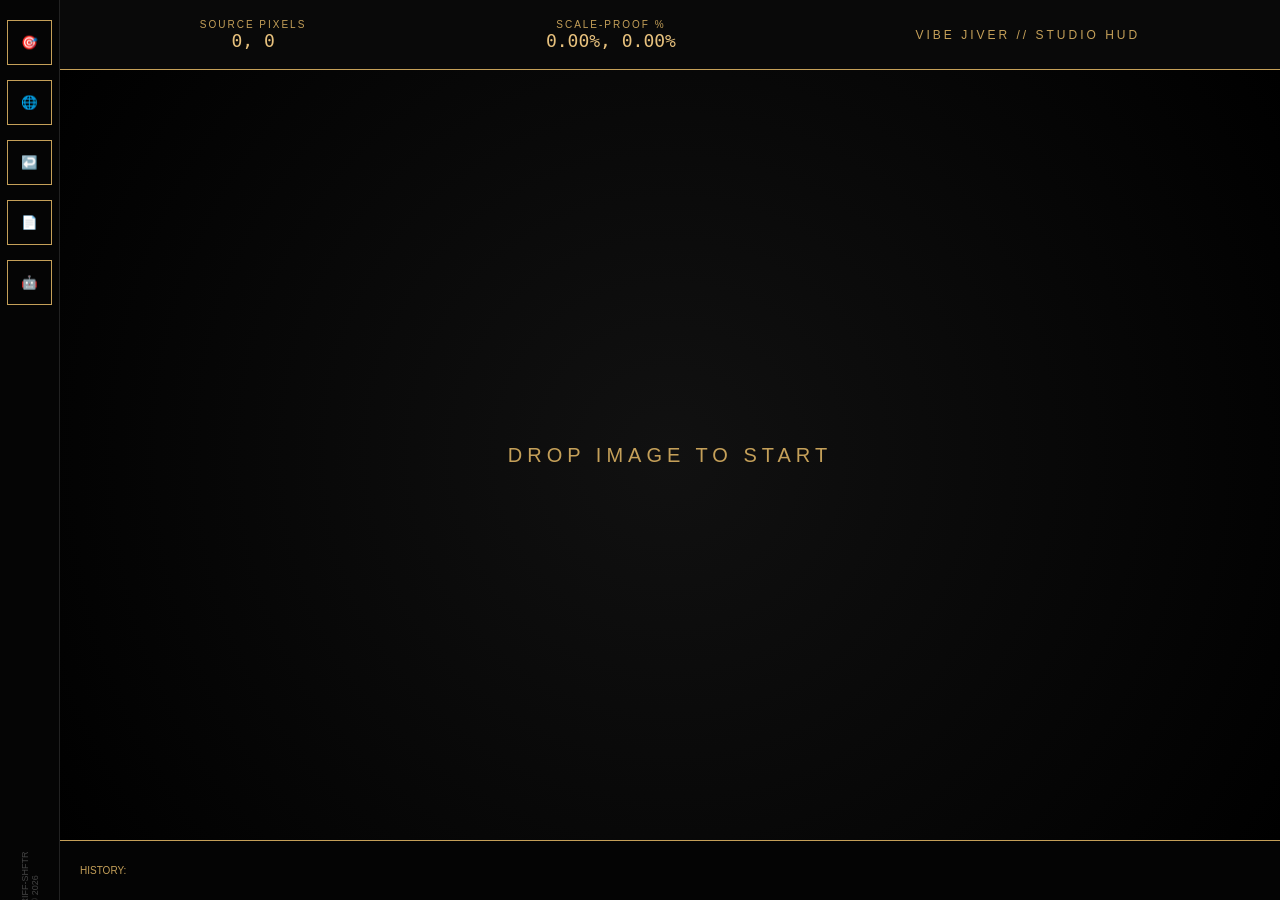
==== commit 9eca7e1a: "Update index.html" ====
--- a/index.html
+++ b/index.html
@@ -4,17 +4,12 @@
     <meta charset="UTF-8">
     <meta name="viewport" content="width=device-width, initial-scale=1.0">
     <title>VIBE JIVER | HUD Edition</title>
-    <link rel="manifest" href="manifest.json">
-    <link rel="apple-touch-icon" href="ducky.png">
-    <meta name="theme-color" content="#c5a059">
-    
     <style>
         :root {
             --bg-black: #000000;
             --bg-surface: #0a0a0a;
             --gold-muted: #c5a059;
             --gold-bright: #e7c17d;
-            --gold-glow: rgba(197, 160, 89, 0.2);
             --border: #222222;
             --font-main: 20px;
             --rail-width: 60px;
@@ -35,18 +30,16 @@
         #hud-top {
             position: fixed; top: 0; left: var(--rail-width); right: 0;
             height: var(--hud-height);
-            background: rgba(10, 10, 10, 0.9);
-            backdrop-filter: blur(10px);
+            background: rgba(10, 10, 10, 0.95);
             border-bottom: 1px solid var(--gold-muted);
             display: flex; align-items: center; justify-content: space-around;
             padding: 0 20px; z-index: 100;
-            transition: transform 0.3s cubic-bezier(0.4, 0, 0.2, 1);
         }
         .hud-stat { display: flex; flex-direction: column; align-items: center; }
         .hud-label { font-size: 10px; color: var(--gold-muted); text-transform: uppercase; letter-spacing: 2px; }
         .hud-value { font-family: monospace; color: var(--gold-bright); font-size: 18px; }
 
-        /* --- THE SLIM ACTION RAIL (LEFT) --- */
+        /* --- SLIM ACTION RAIL (LEFT) --- */
         #action-rail {
             position: fixed; left: 0; top: 0; bottom: 0;
             width: var(--rail-width);
@@ -62,32 +55,29 @@
         .rail-btn {
             width: 45px; height: 45px;
             border: 1px solid var(--gold-muted);
-            background: transparent;
-            color: var(--gold-muted);
-            margin-bottom: 15px;
-            cursor: pointer;
+            background: transparent; color: var(--gold-muted);
+            margin-bottom: 15px; cursor: pointer;
             display: flex; align-items: center; justify-content: center;
-            transition: 0.3s;
-            flex-shrink: 0;
+            transition: 0.3s; flex-shrink: 0;
         }
         .rail-btn:hover { background: var(--gold-muted); color: #000; box-shadow: 0 0 15px var(--gold-muted); }
         .rail-text { display: none; margin-left: 15px; font-size: 14px; text-transform: uppercase; white-space: nowrap; }
         #action-rail:hover .rail-text { display: inline; }
         #action-rail:hover .rail-btn { width: 190px; justify-content: flex-start; padding-left: 15px; }
 
-        /* --- MAIN WORKSPACE --- */
+        /* --- WORKSPACE --- */
         #workspace {
             position: absolute;
-            top: var(--hud-height); left: var(--rail-width); right: 0; bottom: 0;
+            top: var(--hud-height); left: var(--rail-width); right: 0; bottom: 60px;
             overflow: auto;
-            display: flex; align-items: center; justify-content: center;
+            display: flex; align-items: flex-start; justify-content: center;
             background: radial-gradient(circle, #111 0%, #000 100%);
+            padding: 40px;
         }
 
         #canvas-stack { position: relative; display: none; cursor: none; }
-        #loaded-img { display: block; max-width: none; pointer-events: none; }
+        #loaded-img { display: block; max-width: none; pointer-events: none; border: 1px solid #333; }
         
-        /* Transparent overlays for Grid and Crosshair */
         #grid-canvas, #crosshair-canvas {
             position: absolute; top: 0; left: 0;
             width: 100%; height: 100%;
@@ -102,38 +92,37 @@
 
         /* --- MARKERS --- */
         .marker {
-            position: absolute; width: 14px; height: 14px;
-            border: 1px solid var(--gold-bright); border-radius: 50%;
+            position: absolute; width: 12px; height: 12px;
+            border: 2px solid var(--gold-bright); border-radius: 50%;
             transform: translate(-50%, -50%);
-            pointer-events: auto; cursor: pointer;
-            box-shadow: 0 0 10px var(--gold-bright);
+            box-shadow: 0 0 8px var(--gold-bright);
         }
         .marker-label {
-            position: absolute; top: -20px; left: 10px;
+            position: absolute; top: -22px; left: 10px;
             background: var(--gold-muted); color: #000;
             font-size: 10px; font-weight: bold; padding: 2px 5px;
             white-space: nowrap; border-radius: 2px;
         }
 
-        /* --- POINT STRIP (BOTTOM HUD) --- */
+        /* --- POINT STRIP (BOTTOM) --- */
         #point-strip {
             position: fixed; bottom: 0; left: var(--rail-width); right: 0;
-            height: 60px; background: rgba(5,5,5,0.8);
-            border-top: 1px solid var(--border);
+            height: 60px; background: rgba(5,5,5,0.9);
+            border-top: 1px solid var(--gold-muted);
             display: flex; align-items: center; padding: 0 20px;
             gap: 10px; overflow-x: auto; z-index: 100;
         }
         .point-chip {
-            background: #111; border: 1px solid var(--gold-muted);
+            background: #111; border: 1px solid var(--border);
             padding: 5px 12px; font-size: 12px; color: var(--gold-bright);
-            white-space: nowrap; display: flex; align-items: center; gap: 8px;
+            white-space: nowrap; border-radius: 4px;
         }
 
         /* --- EXPORT DRAWER --- */
         #export-drawer {
             position: fixed; right: -400px; top: var(--hud-height); bottom: 0;
             width: 350px; background: #0a0a0a; border-left: 1px solid var(--gold-muted);
-            z-index: 120; transition: right 0.4s cubic-bezier(0.4, 0, 0.2, 1);
+            z-index: 120; transition: right 0.4s ease;
             padding: 20px; display: flex; flex-direction: column;
         }
         #export-drawer.open { right: 0; }
@@ -141,21 +130,12 @@
             flex-grow: 1; background: #000; color: var(--gold-bright);
             border: 1px solid var(--border); padding: 10px;
             font-family: monospace; font-size: 12px; margin-bottom: 15px;
-            resize: none;
         }
 
         #drop-overlay {
             position: absolute; inset: 0;
             display: flex; flex-direction: column; align-items: center; justify-content: center;
-            pointer-events: none;
-        }
-        .hero-ducky {
-            width: 300px; border-radius: 50%; border: 4px solid var(--gold-muted);
-            filter: drop-shadow(0 0 20px var(--gold-glow));
-            animation: pulse 4s infinite ease-in-out;
-        }
-        @keyframes pulse { 0%, 100% { transform: scale(1); } 50% { transform: scale(1.05); opacity: 0.8; } }
-
+        }
         #file-input { display: none; }
     </style>
 </head>
@@ -167,25 +147,21 @@
             <span class="hud-value" id="hud-px">0, 0</span>
         </div>
         <div class="hud-stat">
-            <span class="hud-label">Relative Position</span>
+            <span class="hud-label">Scale-Proof %</span>
             <span class="hud-value" id="hud-pct">0.00%, 0.00%</span>
         </div>
-        <div class="hud-stat">
-            <span class="hud-label">Target ID</span>
-            <span class="hud-value" id="hud-id">---</span>
-        </div>
-        <div style="font-size: 12px; color: var(--gold-muted); letter-spacing: 2px;">VIBE JIVER // HUD ALPHA</div>
+        <div style="font-size: 12px; color: var(--gold-muted); letter-spacing: 3px;">VIBE JIVER // STUDIO HUD</div>
     </header>
 
     <nav id="action-rail">
         <button class="rail-btn" onclick="document.getElementById('file-input').click()">
-            🎯 <span class="rail-text">Load Target</span>
+            🎯 <span class="rail-text">Load Image</span>
         </button>
         <button class="rail-btn" onclick="toggleGrid()">
             🌐 <span class="rail-text">Toggle Grid</span>
         </button>
         <button class="rail-btn" onclick="undoLast()">
-            ↩️ <span class="rail-text">Undo Last</span>
+            ↩️ <span class="rail-text">Undo</span>
         </button>
         <button class="rail-btn" onclick="toggleExport()">
             📄 <span class="rail-text">Export CSS</span>
@@ -193,16 +169,12 @@
         <button class="rail-btn" onclick="copyAIPrompt()">
             🤖 <span class="rail-text">AI Prompt</span>
         </button>
-        <button class="rail-btn" onclick="location.reload()" style="margin-top: auto; border-color: #551111; color: #ff5555;">
-            ☢️ <span class="rail-text">Wipe All</span>
-        </button>
-        <div style="font-size: 9px; color: #333; margin-bottom: 15px; transform: rotate(-90deg);">RIFF-SHFTR © 2026</div>
+        <div style="font-size: 9px; color: #444; margin-top: auto; margin-bottom: 15px; transform: rotate(-90deg);">RIFF-SHFTR © 2026</div>
     </nav>
 
     <main id="workspace">
         <div id="drop-overlay">
-            <img src="ducky.png" alt="Mascot" class="hero-ducky" onerror="this.style.display='none'">
-            <p style="color: var(--gold-muted); letter-spacing: 5px; margin-top: 20px;">LOCKED ON TARGET</p>
+            <p style="color: var(--gold-muted); letter-spacing: 5px;">DROP IMAGE TO START</p>
         </div>
 
         <div id="canvas-stack">
@@ -214,14 +186,14 @@
     </main>
 
     <footer id="point-strip">
-        <span style="font-size: 10px; color: var(--gold-muted); white-space: nowrap;">PLOT HISTORY:</span>
-        <div id="strip-inner" style="display: flex; gap: 10px;"></div>
+        <span style="font-size: 10px; color: var(--gold-muted); margin-right: 10px;">HISTORY:</span>
+        <div id="strip-inner" style="display: flex; gap: 8px;"></div>
     </footer>
 
     <div id="export-drawer">
-        <h3 style="color: var(--gold-muted); margin-bottom: 20px;">CSS GENERATOR</h3>
-        <textarea id="css-output" readonly>.target { /* Plot points to generate */ }</textarea>
-        <button class="rail-btn" style="width: 100%;" onclick="copyCSS()">Copy CSS to Clipboard</button>
+        <h3 style="color: var(--gold-muted); margin-bottom: 15px;">PRODUCTION CSS</h3>
+        <textarea id="css-output" readonly></textarea>
+        <button class="rail-btn" style="width: 100%;" onclick="copyCSS()">Copy CSS</button>
         <button class="rail-btn" style="width: 100%; margin-top: 10px;" onclick="toggleExport()">Close</button>
     </div>
 
@@ -240,43 +212,30 @@
         let showGrid = false;
         let imgW = 0, imgH = 0;
 
-        // --- PWA Service Worker ---
-        if ('serviceWorker' in navigator) {
-            window.addEventListener('load', () => {
-                navigator.serviceWorker.register('./sw.js').catch(err => console.log(err));
-            });
-        }
-
-        // --- Image Loading ---
         document.getElementById('file-input').addEventListener('change', e => {
             const file = e.target.files[0];
             if (!file) return;
             const reader = new FileReader();
-            reader.onload = (event) => {
-                img.src = event.target.result;
+            reader.onload = (ev) => {
+                img.src = ev.target.result;
                 img.onload = () => {
                     imgW = img.naturalWidth;
                     imgH = img.naturalHeight;
-                    setupCanvases();
+                    // Lock internal canvas resolution to raw image pixels
+                    [cCanvas, gCanvas].forEach(c => { c.width = imgW; c.height = imgH; });
                     stack.style.display = 'block';
                     document.getElementById('drop-overlay').style.display = 'none';
+                    drawGrid();
                 };
             };
             reader.readAsDataURL(file);
         });
 
-        function setupCanvases() {
-            [cCanvas, gCanvas].forEach(c => {
-                c.width = imgW;
-                c.height = imgH;
-            });
-            drawGrid();
-        }
-
-        // --- Crosshair Animation ---
+        // Precision Crosshair Math
         mLayer.addEventListener('mousemove', e => {
             if (!imgW) return;
             const rect = mLayer.getBoundingClientRect();
+            // Calculate position relative to the rendered image size
             const x = (e.clientX - rect.left) * (imgW / rect.width);
             const y = (e.clientY - rect.top) * (imgH / rect.height);
             
@@ -287,26 +246,26 @@
         function drawCrosshair(x, y) {
             cCtx.clearRect(0, 0, imgW, imgH);
             cCtx.strokeStyle = '#c5a059';
-            cCtx.lineWidth = 1;
+            cCtx.lineWidth = 2; // Thicker for visibility
             cCtx.beginPath();
-            // Horizontal
             cCtx.moveTo(0, y); cCtx.lineTo(imgW, y);
-            // Vertical
             cCtx.moveTo(x, 0); cCtx.lineTo(x, imgH);
             cCtx.stroke();
-            
-            // Central Target Circle
             cCtx.beginPath();
-            cCtx.arc(x, y, 10, 0, Math.PI * 2);
+            cCtx.arc(x, y, 15, 0, Math.PI * 2);
             cCtx.stroke();
         }
 
         function updateHUD(x, y) {
-            document.getElementById('hud-px').innerText = `${Math.round(x)}, ${Math.round(y)}`;
-            document.getElementById('hud-pct').innerText = `${((x/imgW)*100).toFixed(2)}%, ${((y/imgH)*100).toFixed(2)}%`;
-        }
-
-        // --- Targeting Logic ---
+            const px = Math.round(x);
+            const py = Math.round(y);
+            const pctX = ((x / imgW) * 100).toFixed(2);
+            const pctY = ((y / imgH) * 100).toFixed(2);
+            document.getElementById('hud-px').innerText = `${px}, ${py}`;
+            document.getElementById('hud-pct').innerText = `${pctX}%, ${pctY}%`;
+        }
+
+        // Plotting Logic
         mLayer.addEventListener('mousedown', e => {
             if (!imgW) return;
             const rect = mLayer.getBoundingClientRect();
@@ -315,38 +274,33 @@
             
             const p = {
                 id: points.length + 1,
-                x: Math.round(x),
-                y: Math.round(y),
-                pX: ((x/imgW)*100).toFixed(2),
-                pY: ((y/imgH)*100).toFixed(2),
-                label: `Point ${points.length + 1}`
+                pctX: ((x / imgW) * 100).toFixed(2),
+                pctY: ((y / imgH) * 100).toFixed(2),
+                pxX: Math.round(x),
+                pxY: Math.round(y)
             };
             
             points.push(p);
             renderMarkers();
-            updateExport();
         });
 
         function renderMarkers() {
             mLayer.innerHTML = '';
-            const strip = document.getElementById('strip-inner');
-            strip.innerHTML = '';
-
+            document.getElementById('strip-inner').innerHTML = '';
             points.forEach(p => {
-                // On-Image Marker
                 const m = document.createElement('div');
                 m.className = 'marker';
-                m.style.left = `${p.pX}%`;
-                m.style.top = `${p.pY}%`;
-                m.innerHTML = `<span class="marker-label">${p.label}</span>`;
+                m.style.left = `${p.pctX}%`;
+                m.style.top = `${p.pctY}%`;
+                m.innerHTML = `<span class="marker-label">#${p.id}</span>`;
                 mLayer.appendChild(m);
 
-                // HUD Chip
                 const chip = document.createElement('div');
                 chip.className = 'point-chip';
-                chip.innerHTML = `<span>#${p.id}</span> <span>${p.pX}% / ${p.pY}%</span>`;
-                strip.appendChild(chip);
+                chip.innerText = `#${p.id}: ${p.pctX}% / ${p.pctY}%`;
+                document.getElementById('strip-inner').appendChild(chip);
             });
+            updateExport();
         }
 
         function toggleGrid() {
@@ -356,46 +310,32 @@
 
         function drawGrid() {
             gCtx.clearRect(0, 0, imgW, imgH);
-            gCtx.strokeStyle = 'rgba(197, 160, 89, 0.15)';
-            gCtx.lineWidth = 0.5;
-            
-            const step = 50; // 50px grid
-            for(let x = 0; x <= imgW; x += step) {
-                gCtx.moveTo(x, 0); gCtx.lineTo(x, imgH);
-            }
-            for(let y = 0; y <= imgH; y += step) {
-                gCtx.moveTo(0, y); gCtx.lineTo(imgW, y);
-            }
+            gCtx.strokeStyle = 'rgba(197, 160, 89, 0.1)';
+            gCtx.lineWidth = 1;
+            const step = 100;
+            for(let x=0; x<=imgW; x+=step){ gCtx.moveTo(x,0); gCtx.lineTo(x,imgH); }
+            for(let y=0; y<=imgH; y+=step){ gCtx.moveTo(0,y); gCtx.lineTo(imgW,y); }
             gCtx.stroke();
         }
 
-        function undoLast() {
-            points.pop();
-            renderMarkers();
-            updateExport();
-        }
-
-        function toggleExport() {
-            document.getElementById('export-drawer').classList.toggle('open');
-        }
+        function undoLast() { points.pop(); renderMarkers(); }
+        function toggleExport() { document.getElementById('export-drawer').classList.toggle('open'); }
 
         function updateExport() {
-            const css = points.map(p => `.target-${p.id} { left: ${p.pX}%; top: ${p.pY}%; }`).join('\n');
-            document.getElementById('css-output').value = css || '.target { /* Plot to generate */ }';
+            const css = points.map(p => `.point-${p.id} { left: ${p.pctX}%; top: ${p.pctY}%; }`).join('\n');
+            document.getElementById('css-output').value = css;
         }
 
         function copyCSS() {
-            const area = document.getElementById('css-output');
-            navigator.clipboard.writeText(area.value);
-            alert("CSS Copied to Vault.");
+            navigator.clipboard.writeText(document.getElementById('css-output').value);
+            alert("CSS Stored in Clipboard.");
         }
 
         function copyAIPrompt() {
-            if (!points.length) return alert("No target data.");
-            const data = points.map(p => `- Label: ${p.label} at X:${p.pX}%, Y:${p.pY}%`).join('\n');
-            const prompt = `System Architecture Request: I have plotted the following target coordinates on a ${imgW}x${imgH} source image. Generate the UI code to place icons at these percentages:\n\n${data}`;
+            const data = points.map(p => `- ID ${p.id}: X ${p.pctX}%, Y ${p.pctY}%`).join('\n');
+            const prompt = `UI Architecture Task: Use these coordinate percentages to place elements on an image:\n${data}`;
             navigator.clipboard.writeText(prompt);
-            alert("AI Prompt Copied.");
+            alert("AI Prompt Stored.");
         }
     </script>
 </body>
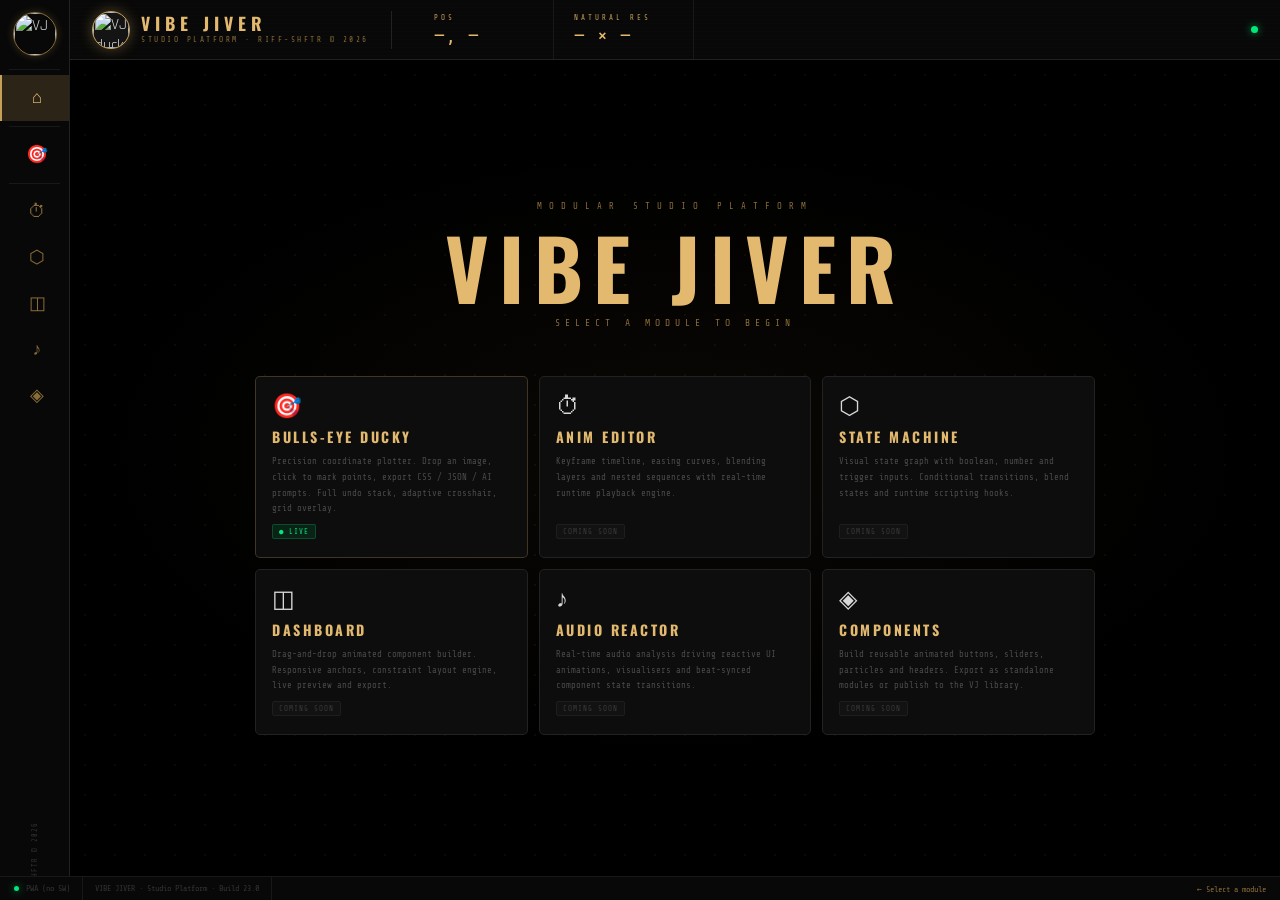
==== commit 90d67e90: "Update index.html" ====
--- a/index.html
+++ b/index.html
@@ -1,342 +1,1231 @@
+
+
+Writing the definitive Vibe Jiver Studio Shell index.html
+html
+
 <!DOCTYPE html>
 <html lang="en">
 <head>
-    <meta charset="UTF-8">
-    <meta name="viewport" content="width=device-width, initial-scale=1.0">
-    <title>VIBE JIVER | HUD Edition</title>
-    <style>
-        :root {
-            --bg-black: #000000;
-            --bg-surface: #0a0a0a;
-            --gold-muted: #c5a059;
-            --gold-bright: #e7c17d;
-            --border: #222222;
-            --font-main: 20px;
-            --rail-width: 60px;
-            --hud-height: 70px;
-        }
-
-        * { margin: 0; padding: 0; box-sizing: border-box; }
-        body, html {
-            width: 100%; height: 100%;
-            background: var(--bg-black);
-            color: #ffffff;
-            font-family: 'Segoe UI', sans-serif;
-            font-size: var(--font-main);
-            overflow: hidden;
-        }
-
-        /* --- THE HUD (TOP BAR) --- */
-        #hud-top {
-            position: fixed; top: 0; left: var(--rail-width); right: 0;
-            height: var(--hud-height);
-            background: rgba(10, 10, 10, 0.95);
-            border-bottom: 1px solid var(--gold-muted);
-            display: flex; align-items: center; justify-content: space-around;
-            padding: 0 20px; z-index: 100;
-        }
-        .hud-stat { display: flex; flex-direction: column; align-items: center; }
-        .hud-label { font-size: 10px; color: var(--gold-muted); text-transform: uppercase; letter-spacing: 2px; }
-        .hud-value { font-family: monospace; color: var(--gold-bright); font-size: 18px; }
-
-        /* --- SLIM ACTION RAIL (LEFT) --- */
-        #action-rail {
-            position: fixed; left: 0; top: 0; bottom: 0;
-            width: var(--rail-width);
-            background: #050505;
-            border-right: 1px solid var(--border);
-            display: flex; flex-direction: column; align-items: center;
-            padding-top: 20px; z-index: 110;
-            transition: width 0.3s ease;
-            overflow: hidden;
-        }
-        #action-rail:hover { width: 220px; background: #0a0a0a; }
-        
-        .rail-btn {
-            width: 45px; height: 45px;
-            border: 1px solid var(--gold-muted);
-            background: transparent; color: var(--gold-muted);
-            margin-bottom: 15px; cursor: pointer;
-            display: flex; align-items: center; justify-content: center;
-            transition: 0.3s; flex-shrink: 0;
-        }
-        .rail-btn:hover { background: var(--gold-muted); color: #000; box-shadow: 0 0 15px var(--gold-muted); }
-        .rail-text { display: none; margin-left: 15px; font-size: 14px; text-transform: uppercase; white-space: nowrap; }
-        #action-rail:hover .rail-text { display: inline; }
-        #action-rail:hover .rail-btn { width: 190px; justify-content: flex-start; padding-left: 15px; }
-
-        /* --- WORKSPACE --- */
-        #workspace {
-            position: absolute;
-            top: var(--hud-height); left: var(--rail-width); right: 0; bottom: 60px;
-            overflow: auto;
-            display: flex; align-items: flex-start; justify-content: center;
-            background: radial-gradient(circle, #111 0%, #000 100%);
-            padding: 40px;
-        }
-
-        #canvas-stack { position: relative; display: none; cursor: none; }
-        #loaded-img { display: block; max-width: none; pointer-events: none; border: 1px solid #333; }
-        
-        #grid-canvas, #crosshair-canvas {
-            position: absolute; top: 0; left: 0;
-            width: 100%; height: 100%;
-            pointer-events: none;
-        }
-
-        #markers-layer {
-            position: absolute; top: 0; left: 0;
-            width: 100%; height: 100%;
-            pointer-events: auto;
-        }
-
-        /* --- MARKERS --- */
-        .marker {
-            position: absolute; width: 12px; height: 12px;
-            border: 2px solid var(--gold-bright); border-radius: 50%;
-            transform: translate(-50%, -50%);
-            box-shadow: 0 0 8px var(--gold-bright);
-        }
-        .marker-label {
-            position: absolute; top: -22px; left: 10px;
-            background: var(--gold-muted); color: #000;
-            font-size: 10px; font-weight: bold; padding: 2px 5px;
-            white-space: nowrap; border-radius: 2px;
-        }
-
-        /* --- POINT STRIP (BOTTOM) --- */
-        #point-strip {
-            position: fixed; bottom: 0; left: var(--rail-width); right: 0;
-            height: 60px; background: rgba(5,5,5,0.9);
-            border-top: 1px solid var(--gold-muted);
-            display: flex; align-items: center; padding: 0 20px;
-            gap: 10px; overflow-x: auto; z-index: 100;
-        }
-        .point-chip {
-            background: #111; border: 1px solid var(--border);
-            padding: 5px 12px; font-size: 12px; color: var(--gold-bright);
-            white-space: nowrap; border-radius: 4px;
-        }
-
-        /* --- EXPORT DRAWER --- */
-        #export-drawer {
-            position: fixed; right: -400px; top: var(--hud-height); bottom: 0;
-            width: 350px; background: #0a0a0a; border-left: 1px solid var(--gold-muted);
-            z-index: 120; transition: right 0.4s ease;
-            padding: 20px; display: flex; flex-direction: column;
-        }
-        #export-drawer.open { right: 0; }
-        textarea {
-            flex-grow: 1; background: #000; color: var(--gold-bright);
-            border: 1px solid var(--border); padding: 10px;
-            font-family: monospace; font-size: 12px; margin-bottom: 15px;
-        }
-
-        #drop-overlay {
-            position: absolute; inset: 0;
-            display: flex; flex-direction: column; align-items: center; justify-content: center;
-        }
-        #file-input { display: none; }
-    </style>
+<meta charset="UTF-8">
+<meta name="viewport" content="width=device-width, initial-scale=1.0">
+<meta name="theme-color" content="#000000">
+<meta name="description" content="VIBE JIVER — Modular Creative Studio Platform">
+<title>VIBE JIVER | Studio</title>
+<link rel="manifest" href="./pwa/manifest.webmanifest">
+<link rel="preconnect" href="https://fonts.googleapis.com">
+<link rel="preconnect" href="https://fonts.gstatic.com" crossorigin>
+<link href="https://fonts.googleapis.com/css2?family=Rajdhani:wght@500;600;700&family=Share+Tech+Mono&family=Oswald:wght@400;500;700&display=swap" rel="stylesheet">
+
+<style>
+/* ═══════════════════════════════════════════════════════════════════════════
+   VIBE JIVER — STUDIO SHELL  |  index.html
+   Layout :  60px Top HUD  ·  70px Left Rail  ·  #000000 background
+   Bridge :  window.VJ.updateHUD(x,y)  ·  window.VJ.updateRes(w,h)
+   Module :  #bd-module-root  ←  ./modules/beDucky/ducky.js injected at boot
+   ═══════════════════════════════════════════════════════════════════════════ */
+
+/* ── TOKEN MAP ─────────────────────────────────────────────────────────── */
+:root {
+  /* Core */
+  --bg:            #000000;
+  --surface-1:     #080808;
+  --surface-2:     #0d0d0d;
+  --surface-3:     #141414;
+  --border-faint:  #181818;
+  --border-mid:    #222222;
+  --border-strong: #2e2e2e;
+
+  /* Gold system — Muted Gold #c5a059 as base */
+  --gold:          #c5a059;
+  --gold-bright:   #e2b96f;
+  --gold-dim:      #8a6c38;
+  --gold-ghost:    rgba(197,160,89,0.07);
+  --gold-glow:     rgba(197,160,89,0.18);
+
+  /* Accents */
+  --green:         #00e87a;
+  --red:           #ff3535;
+  --blue:          #4db8ff;
+
+  /* Text */
+  --text:          #d8d8d8;
+  --text-dim:      #666666;
+  --text-faint:    #333333;
+
+  /* Layout — the 3 required measurements */
+  --hud-h:         60px;
+  --rail-w:        70px;
+  --bar-h:         24px;
+
+  /* Typography */
+  --f-main:        'Rajdhani', sans-serif;
+  --f-mono:        'Share Tech Mono', monospace;
+  --f-display:     'Oswald', sans-serif;
+}
+
+/* ── RESET ──────────────────────────────────────────────────────────────── */
+*, *::before, *::after {
+  margin: 0; padding: 0; box-sizing: border-box;
+}
+html, body {
+  width: 100%; height: 100%;
+  overflow: hidden;
+  background: var(--bg);
+  color: var(--text);
+  font-family: var(--f-main);
+  -webkit-font-smoothing: antialiased;
+  -moz-osx-font-smoothing: grayscale;
+}
+button { cursor: pointer; border: none; background: none; font-family: inherit; }
+img { display: block; }
+
+/* ═══════════════════════════════════════════════════════════════════════════
+   ① TOP HUD — 60px, fixed, spans full width except where the Rail sits
+   ═══════════════════════════════════════════════════════════════════════════ */
+#vj-hud {
+  position: fixed;
+  top: 0; left: var(--rail-w); right: 0;
+  height: var(--hud-h);
+  background: var(--surface-1);
+  border-bottom: 1px solid var(--border-mid);
+  display: flex;
+  align-items: center;
+  padding: 0 22px;
+  gap: 0;
+  z-index: 400;
+  /* Scanline grain — purely aesthetic, no performance cost */
+  background-image:
+    repeating-linear-gradient(
+      0deg,
+      transparent,
+      transparent 3px,
+      rgba(255,255,255,0.006) 3px,
+      rgba(255,255,255,0.006) 4px
+    );
+}
+
+/* ── HUD: Brand block ── */
+.hud-brand {
+  display: flex;
+  align-items: center;
+  gap: 11px;
+  padding-right: 22px;
+  border-right: 1px solid var(--border-mid);
+  margin-right: 22px;
+  flex-shrink: 0;
+  user-select: none;
+}
+.hud-duck {
+  width: 38px; height: 38px;
+  border-radius: 50%;
+  overflow: hidden;
+  border: 1.5px solid var(--gold);
+  box-shadow: 0 0 14px rgba(197,160,89,0.4);
+  flex-shrink: 0;
+  background: var(--surface-3);
+}
+.hud-duck img {
+  width: 100%; height: 100%;
+  object-fit: cover;
+  object-position: center top;
+}
+.hud-brand-text { display: flex; flex-direction: column; gap: 2px; }
+.hud-brand-title {
+  font-family: var(--f-display);
+  font-size: 1.1rem;
+  font-weight: 700;
+  color: var(--gold-bright);
+  letter-spacing: 5px;
+  text-transform: uppercase;
+  line-height: 1;
+  /* idle Giggle — very gentle perpetual animation */
+  animation: giggle-idle 10s ease-in-out 2s infinite;
+}
+.hud-brand-sub {
+  font-family: var(--f-mono);
+  font-size: 0.48rem;
+  color: var(--gold-dim);
+  letter-spacing: 2.5px;
+  text-transform: uppercase;
+}
+
+/* ── HUD: Data readouts ──
+   Both use 20px Share Tech Mono as spec'd                              */
+.hud-readout {
+  display: flex;
+  flex-direction: column;
+  justify-content: center;
+  padding: 0 20px;
+  border-right: 1px solid var(--border-faint);
+  height: 100%;
+  min-width: 140px;
+  flex-shrink: 0;
+}
+.hud-readout-label {
+  font-family: var(--f-mono);
+  font-size: 0.46rem;
+  color: var(--gold);         /* ← Muted Gold #c5a059 labels */
+  letter-spacing: 3px;
+  text-transform: uppercase;
+  margin-bottom: 4px;
+}
+.hud-readout-value {
+  font-family: var(--f-mono);
+  font-size: 20px;            /* ← required: 20px Share Tech Mono */
+  color: var(--gold-bright);
+  letter-spacing: 0.5px;
+  line-height: 1;
+  transition: color 0.1s;
+  will-change: contents;
+}
+
+/* Flash pulse on value update */
+.hud-readout-value.vj-flash {
+  animation: hud-value-flash 0.22s ease forwards;
+}
+
+/* ── HUD: Right cluster ── */
+.hud-right {
+  margin-left: auto;
+  display: flex;
+  align-items: center;
+  gap: 14px;
+  flex-shrink: 0;
+}
+.hud-module-tag {
+  font-family: var(--f-mono);
+  font-size: 0.58rem;
+  color: var(--gold);
+  letter-spacing: 3px;
+  text-transform: uppercase;
+  border: 1px solid rgba(197,160,89,0.2);
+  padding: 3px 9px;
+  border-radius: 2px;
+  opacity: 0;
+  transform: translateX(8px);
+  transition: opacity 0.3s, transform 0.3s;
+  pointer-events: none;
+}
+.hud-module-tag.on {
+  opacity: 1;
+  transform: translateX(0);
+}
+.hud-live-dot {
+  width: 7px; height: 7px;
+  border-radius: 50%;
+  background: var(--border-strong);
+  transition: background 0.4s, box-shadow 0.4s;
+  flex-shrink: 0;
+}
+.hud-live-dot.live {
+  background: var(--green);
+  box-shadow: 0 0 8px rgba(0,232,122,0.7);
+  animation: dot-pulse 2.8s ease-in-out infinite;
+}
+
+/* ═══════════════════════════════════════════════════════════════════════════
+   ② LEFT RAIL — 70px wide, full height, expands on hover to show labels
+   ═══════════════════════════════════════════════════════════════════════════ */
+#vj-rail {
+  position: fixed;
+  top: 0; left: 0; bottom: var(--bar-h);
+  width: var(--rail-w);
+  background: var(--surface-1);
+  border-right: 1px solid var(--border-mid);
+  display: flex;
+  flex-direction: column;
+  align-items: center;
+  padding-top: 12px;
+  z-index: 500;
+  overflow: hidden;
+  transition: width 0.26s cubic-bezier(0.4, 0, 0.2, 1),
+              background 0.2s;
+}
+#vj-rail:hover {
+  width: 195px;
+  background: var(--surface-2);
+}
+
+/* Rail logo/duck */
+.rail-logo-wrap {
+  width: 44px; height: 44px;
+  border-radius: 50%;
+  overflow: hidden;
+  border: 1.5px solid var(--gold-dim);
+  box-shadow: 0 0 9px rgba(197,160,89,0.25);
+  margin-bottom: 8px;
+  flex-shrink: 0;
+  transition: border-color 0.2s, box-shadow 0.2s;
+  cursor: pointer;
+}
+.rail-logo-wrap:hover {
+  border-color: var(--gold);
+  box-shadow: 0 0 16px rgba(197,160,89,0.5);
+}
+.rail-logo-wrap img {
+  width: 100%; height: 100%;
+  object-fit: cover;
+  object-position: center top;
+}
+
+.rail-sep {
+  width: calc(100% - 18px);
+  height: 1px;
+  background: var(--border-faint);
+  margin: 5px 0;
+  flex-shrink: 0;
+}
+
+/* Rail button */
+.rail-btn {
+  width: 100%; height: 46px;
+  background: transparent;
+  border-left: 2px solid transparent;
+  color: var(--gold-dim);
+  display: flex;
+  align-items: center;
+  flex-shrink: 0;
+  transition: all 0.17s;
+  position: relative;
+  overflow: hidden;
+}
+.rail-btn::after {
+  content: '';
+  position: absolute;
+  inset: 0;
+  background: var(--gold-ghost);
+  opacity: 0;
+  transition: opacity 0.17s;
+}
+.rail-btn:hover::after { opacity: 1; }
+.rail-btn:hover { color: var(--gold-bright); }
+.rail-btn.active {
+  border-left-color: var(--gold);
+  color: var(--gold-bright);
+  background: var(--gold-glow);
+}
+.rail-btn-icon {
+  width: 70px;   /* always visible — fills collapsed width */
+  flex-shrink: 0;
+  font-size: 1.1rem;
+  text-align: center;
+  transition: transform 0.17s;
+  z-index: 1;
+}
+.rail-btn:hover .rail-btn-icon { transform: scale(1.18); }
+.rail-btn-label {
+  font-family: var(--f-display);
+  font-size: 0.76rem;
+  font-weight: 600;
+  letter-spacing: 2px;
+  text-transform: uppercase;
+  white-space: nowrap;
+  opacity: 0;
+  transform: translateX(-8px);
+  transition: opacity 0.22s 0.04s, transform 0.22s 0.04s;
+  pointer-events: none;
+  z-index: 1;
+}
+#vj-rail:hover .rail-btn-label {
+  opacity: 1;
+  transform: translateX(0);
+}
+.rail-btn-badge {
+  position: absolute;
+  right: 10px;
+  font-family: var(--f-mono);
+  font-size: 0.4rem;
+  padding: 1px 4px;
+  border-radius: 2px;
+  letter-spacing: 1px;
+  text-transform: uppercase;
+  opacity: 0;
+  transition: opacity 0.22s;
+  z-index: 1;
+}
+#vj-rail:hover .rail-btn-badge { opacity: 1; }
+.rail-btn-badge.live-badge  { color: var(--green); background: rgba(0,232,122,0.1); border: 1px solid rgba(0,232,122,0.2); }
+.rail-btn-badge.soon-badge  { color: #444; background: rgba(255,255,255,0.03); border: 1px solid #1e1e1e; }
+
+.rail-footer-credit {
+  margin-top: auto;
+  margin-bottom: 8px;
+  font-family: var(--f-mono);
+  font-size: 0.42rem;
+  color: var(--text-faint);
+  white-space: nowrap;
+  letter-spacing: 1px;
+  transform: rotate(-90deg);
+  transition: transform 0.26s, font-size 0.2s, color 0.2s;
+}
+#vj-rail:hover .rail-footer-credit {
+  transform: none;
+  font-size: 0.48rem;
+  color: #2e2e2e;
+}
+
+/* ═══════════════════════════════════════════════════════════════════════════
+   ③ WORKSPACE — sits below HUD and right of Rail
+   ═══════════════════════════════════════════════════════════════════════════ */
+#vj-workspace {
+  position: fixed;
+  top: var(--hud-h);
+  left: var(--rail-w);
+  right: 0;
+  bottom: var(--bar-h);
+  overflow: hidden;
+  background: var(--bg);
+}
+
+/* ── Panel system ── */
+.vj-panel {
+  position: absolute;
+  inset: 0;
+  display: none;
+  opacity: 0;
+}
+.vj-panel.vj-panel--visible {
+  display: flex;
+  flex-direction: column;
+}
+.vj-panel.vj-panel--in {
+  animation: panel-enter 0.28s cubic-bezier(0.4, 0, 0.2, 1) forwards;
+}
+.vj-panel.vj-panel--out {
+  animation: panel-exit 0.2s ease forwards;
+}
+
+/* ─── MODULE INJECTION ROOT ───────────────────────────────────────────────
+   BE Ducky (and all future modules) are injected here.
+   ducky.js builds its DOM inside this element.                           */
+#bd-module-root {
+  position: absolute;
+  inset: 0;
+  display: none;
+  opacity: 0;
+  transition: opacity 0.28s ease;
+}
+#bd-module-root.vj-mod--active {
+  display: block;
+  opacity: 1;
+}
+
+/* ═══════════════════════════════════════════════════════════════════════════
+   ARTWORK CONTAINER — blur(10px) → blur(0) SNAP
+   Any <img> inside .vj-artwork will start blurred and snap sharp on load.
+   Add class "vj-artwork__img--loaded" (via JS) to trigger the snap.
+   ═══════════════════════════════════════════════════════════════════════════ */
+.vj-artwork {
+  display: inline-block;
+  position: relative;
+  overflow: hidden;
+}
+.vj-artwork__img {
+  display: block;
+  /* Start state: blurred + very slightly scaled up */
+  filter: blur(10px);
+  transform: scale(1.015);
+  /* Snap transition — fast ease-out so it feels physical */
+  transition:
+    filter   0.32s cubic-bezier(0.16, 1, 0.3, 1),
+    transform 0.32s cubic-bezier(0.16, 1, 0.3, 1);
+}
+.vj-artwork__img.vj-artwork__img--loaded {
+  /* End state: perfectly sharp */
+  filter: blur(0px);
+  transform: scale(1);
+}
+
+/* ═══════════════════════════════════════════════════════════════════════════
+   WELCOME PANEL
+   ═══════════════════════════════════════════════════════════════════════════ */
+#panel-welcome {
+  align-items: center;
+  justify-content: center;
+  background:
+    radial-gradient(ellipse 70% 55% at 50% 48%, rgba(197,160,89,0.05) 0%, transparent 68%),
+    radial-gradient(circle, rgba(197,160,89,0.06) 1px, transparent 1px) 0 0 / 30px 30px,
+    var(--bg);
+}
+
+.welcome-body {
+  display: flex;
+  flex-direction: column;
+  align-items: center;
+}
+
+.welcome-eyebrow {
+  font-family: var(--f-mono);
+  font-size: 0.56rem;
+  color: var(--gold-dim);
+  letter-spacing: 7px;
+  text-transform: uppercase;
+  margin-bottom: 14px;
+  opacity: 0;
+  animation: fade-up 0.5s 0.1s ease forwards;
+}
+
+/* Title — letters are individual <span>s so each can Giggle */
+.welcome-title {
+  font-family: var(--f-display);
+  font-size: clamp(3rem, 6.5vw, 5.5rem);
+  font-weight: 700;
+  color: var(--gold-bright);
+  letter-spacing: 10px;
+  text-transform: uppercase;
+  line-height: 1;
+  margin-bottom: 10px;
+  display: flex;
+  gap: 0;
+}
+.welcome-title__letter {
+  display: inline-block;
+  opacity: 0;
+  transform: scale(0.6) rotate(-8deg);
+  /* Each letter gets a staggered giggle-in animation */
+  animation: giggle-in 0.55s cubic-bezier(0.34, 1.56, 0.64, 1) forwards;
+}
+
+.welcome-sub {
+  font-family: var(--f-mono);
+  font-size: 0.6rem;
+  color: var(--gold-dim);
+  letter-spacing: 5px;
+  text-transform: uppercase;
+  margin-bottom: 48px;
+  opacity: 0;
+  animation: fade-up 0.5s 0.6s ease forwards;
+}
+
+/* Module cards grid */
+.module-grid {
+  display: grid;
+  grid-template-columns: repeat(3, 1fr);
+  gap: 11px;
+  width: min(840px, 88vw);
+  opacity: 0;
+  animation: fade-up 0.5s 0.72s ease forwards;
+}
+
+.module-card {
+  background: var(--surface-2);
+  border: 1px solid var(--border-mid);
+  border-radius: 5px;
+  padding: 18px 16px;
+  cursor: pointer;
+  transition:
+    border-color 0.2s,
+    background   0.2s,
+    transform    0.22s cubic-bezier(0.34, 1.4, 0.64, 1),
+    box-shadow   0.2s;
+  display: flex;
+  flex-direction: column;
+  gap: 7px;
+  position: relative;
+  overflow: hidden;
+}
+/* Top shimmer line on hover */
+.module-card::before {
+  content: '';
+  position: absolute;
+  top: 0; left: 0; right: 0;
+  height: 1px;
+  background: linear-gradient(90deg, transparent 0%, var(--gold) 50%, transparent 100%);
+  opacity: 0;
+  transition: opacity 0.2s;
+}
+.module-card:hover {
+  border-color: var(--gold);
+  background: rgba(197,160,89,0.035);
+  transform: translateY(-4px);
+  box-shadow: 0 12px 32px rgba(0,0,0,0.65), 0 0 0 1px rgba(197,160,89,0.12);
+}
+.module-card:hover::before { opacity: 1; }
+.module-card--live { border-color: rgba(197,160,89,0.28); }
+
+.card-icon  { font-size: 1.5rem; line-height: 1; }
+.card-title {
+  font-family: var(--f-display);
+  font-size: 0.88rem;
+  font-weight: 700;
+  color: var(--gold-bright);
+  letter-spacing: 2.5px;
+  text-transform: uppercase;
+}
+.card-desc {
+  font-family: var(--f-mono);
+  font-size: 0.56rem;
+  color: #4a4a4a;
+  line-height: 1.75;
+}
+.card-badge {
+  font-family: var(--f-mono);
+  font-size: 0.46rem;
+  padding: 2px 6px;
+  border-radius: 2px;
+  letter-spacing: 1px;
+  text-transform: uppercase;
+  align-self: flex-start;
+  margin-top: auto;
+}
+.card-badge--live { color: var(--green); background: rgba(0,232,122,0.1); border: 1px solid rgba(0,232,122,0.22); }
+.card-badge--soon { color: #3a3a3a; background: rgba(255,255,255,0.02); border: 1px solid #1e1e1e; }
+
+/* ═══════════════════════════════════════════════════════════════════════════
+   BOTTOM STATUS BAR
+   ═══════════════════════════════════════════════════════════════════════════ */
+#vj-statusbar {
+  position: fixed;
+  bottom: 0; left: 0; right: 0;
+  height: var(--bar-h);
+  background: var(--surface-1);
+  border-top: 1px solid var(--border-faint);
+  display: flex;
+  align-items: center;
+  padding: 0 14px;
+  z-index: 400;
+  font-family: var(--f-mono);
+  font-size: 0.52rem;
+  color: var(--text-faint);
+  gap: 0;
+}
+.status-cell {
+  padding: 0 12px;
+  border-right: 1px solid var(--border-faint);
+  height: 100%;
+  display: flex;
+  align-items: center;
+  gap: 7px;
+  white-space: nowrap;
+}
+.status-cell:first-child { padding-left: 0; }
+.status-cell .hud-live-dot { width: 5px; height: 5px; }
+#vj-status-tail { margin-left: auto; color: var(--gold-dim); border-right: none; padding-right: 0; }
+
+/* ═══════════════════════════════════════════════════════════════════════════
+   GLOBAL TOAST
+   ═══════════════════════════════════════════════════════════════════════════ */
+#vj-toast {
+  position: fixed;
+  bottom: 38px;
+  left: 50%;
+  transform: translateX(-50%) translateY(14px);
+  background: var(--surface-3);
+  border: 1px solid var(--gold);
+  color: var(--gold-bright);
+  font-family: var(--f-mono);
+  font-size: 0.66rem;
+  letter-spacing: 0.5px;
+  padding: 8px 20px;
+  border-radius: 3px;
+  opacity: 0;
+  pointer-events: none;
+  transition: all 0.24s cubic-bezier(0.34, 1.5, 0.64, 1);
+  z-index: 9000;
+  white-space: nowrap;
+  box-shadow: 0 4px 28px rgba(0,0,0,0.8);
+}
+#vj-toast.vj-toast--show {
+  opacity: 1;
+  transform: translateX(-50%) translateY(0);
+}
+
+/* ═══════════════════════════════════════════════════════════════════════════
+   KEYFRAMES
+   ═══════════════════════════════════════════════════════════════════════════ */
+
+/* Panel transitions */
+@keyframes panel-enter {
+  from { opacity: 0; transform: translateY(10px); }
+  to   { opacity: 1; transform: translateY(0);    }
+}
+@keyframes panel-exit {
+  from { opacity: 1; transform: translateY(0);    }
+  to   { opacity: 0; transform: translateY(-8px); }
+}
+
+/* Utility */
+@keyframes fade-up {
+  from { opacity: 0; transform: translateY(10px); }
+  to   { opacity: 1; transform: translateY(0);    }
+}
+
+/* ── GIGGLE-IN: used on welcome title letters and panel headings ──────────
+   Letters spring in from a scaled-down rotated state.                    */
+@keyframes giggle-in {
+  0%   { opacity: 0; transform: scale(0.6)  rotate(-8deg); }
+  55%  { opacity: 1; transform: scale(1.08) rotate( 2deg); }
+  75%  { transform: scale(0.96) rotate(-1deg); }
+  90%  { transform: scale(1.02) rotate( 0.4deg); }
+  100% { opacity: 1; transform: scale(1)    rotate( 0deg); }
+}
+
+/* ── GIGGLE-TRIGGER: applied via JS class on panel switch ────────────────
+   Snaps the title element with a quick wobble then settles.              */
+@keyframes giggle-trigger {
+  0%   { transform: scale(1)    rotate( 0deg);   }
+  12%  { transform: scale(1.07) rotate(-1.8deg); }
+  28%  { transform: scale(0.96) rotate( 1.2deg); }
+  46%  { transform: scale(1.03) rotate(-0.6deg); }
+  64%  { transform: scale(0.99) rotate( 0.3deg); }
+  82%  { transform: scale(1.01) rotate(-0.1deg); }
+  100% { transform: scale(1)    rotate( 0deg);   }
+}
+.vj-giggle {
+  /* Class toggled by VJ.switchPanel() */
+  animation: giggle-trigger 0.5s cubic-bezier(0.34, 1.4, 0.64, 1) forwards !important;
+}
+
+/* ── GIGGLE-IDLE: perpetual gentle shimmy on the HUD brand title ─────── */
+@keyframes giggle-idle {
+  0%, 85%, 100% { transform: none; }
+  88%  { transform: skewX(-0.7deg) scale(1.003); }
+  91%  { transform: skewX( 0.7deg) scale(1.003); }
+  94%  { transform: skewX(-0.3deg); }
+  97%  { transform: skewX( 0.2deg); }
+}
+
+/* HUD value flash */
+@keyframes hud-value-flash {
+  0%   { color: var(--gold-bright); }
+  35%  { color: #ffffff; text-shadow: 0 0 10px rgba(255,255,255,0.5); }
+  100% { color: var(--gold-bright); }
+}
+
+/* Live dot pulse */
+@keyframes dot-pulse {
+  0%, 100% { box-shadow: 0 0 5px rgba(0,232,122,0.5); }
+  50%      { box-shadow: 0 0 12px rgba(0,232,122,0.9), 0 0 22px rgba(0,232,122,0.25); }
+}
+</style>
 </head>
 <body>
 
-    <header id="hud-top">
-        <div class="hud-stat">
-            <span class="hud-label">Source Pixels</span>
-            <span class="hud-value" id="hud-px">0, 0</span>
+<!-- ═══════════════════════════════════════════════════════════════════════
+     GLOBAL TOAST
+     ═══════════════════════════════════════════════════════════════════════ -->
+<div id="vj-toast" role="status" aria-live="polite"></div>
+
+
+<!-- ═══════════════════════════════════════════════════════════════════════
+     ① TOP HUD — 60px
+     ═══════════════════════════════════════════════════════════════════════ -->
+<header id="vj-hud" role="banner">
+
+  <!-- Brand -->
+  <div class="hud-brand" title="VIBE JIVER Studio">
+    <div class="hud-duck">
+      <img id="vj-hud-duck-img" src="" alt="VJ duck">
+    </div>
+    <div class="hud-brand-text">
+      <div class="hud-brand-title" id="vj-hud-brand">VIBE JIVER</div>
+      <div class="hud-brand-sub">STUDIO PLATFORM · RIFF-SHFTR © 2026</div>
+    </div>
+  </div>
+
+  <!-- POS readout — updated via window.VJ.updateHUD(x, y) -->
+  <div class="hud-readout">
+    <div class="hud-readout-label">POS</div>
+    <div class="hud-readout-value" id="vj-hud-pos">—, —</div>
+  </div>
+
+  <!-- NATURAL RES readout — updated via window.VJ.updateRes(w, h) -->
+  <div class="hud-readout">
+    <div class="hud-readout-label">NATURAL RES</div>
+    <div class="hud-readout-value" id="vj-hud-res">— × —</div>
+  </div>
+
+  <!-- Right cluster: module tag + PWA dot -->
+  <div class="hud-right">
+    <span class="hud-module-tag" id="vj-hud-module-tag"></span>
+    <div class="hud-live-dot" id="vj-hud-dot"></div>
+  </div>
+
+</header>
+
+
+<!-- ═══════════════════════════════════════════════════════════════════════
+     ② LEFT RAIL — 70px (expands on hover)
+     ═══════════════════════════════════════════════════════════════════════ -->
+<nav id="vj-rail" role="navigation" aria-label="Module navigation">
+
+  <!-- Duck logo — click goes home -->
+  <div class="rail-logo-wrap" onclick="VJ.switchPanel('welcome')" title="Home">
+    <img id="vj-rail-duck-img" src="" alt="VJ">
+  </div>
+
+  <div class="rail-sep"></div>
+
+  <!-- Home -->
+  <button class="rail-btn active" id="rail-btn-welcome"
+    onclick="VJ.switchPanel('welcome')" title="Home">
+    <span class="rail-btn-icon">⌂</span>
+    <span class="rail-btn-label">Home</span>
+  </button>
+
+  <div class="rail-sep"></div>
+
+  <!-- ── LIVE MODULE: Bulls-Eye Ducky ── -->
+  <button class="rail-btn" id="rail-btn-ducky"
+    onclick="VJ.switchPanel('ducky')" title="Bulls-Eye Ducky">
+    <span class="rail-btn-icon">🎯</span>
+    <span class="rail-btn-label">BE Ducky</span>
+    <span class="rail-btn-badge live-badge">LIVE</span>
+  </button>
+
+  <div class="rail-sep"></div>
+
+  <!-- ── FUTURE MODULES ── -->
+  <button class="rail-btn" onclick="VJ.comingSoon('Animation Editor')" title="Animation Editor">
+    <span class="rail-btn-icon">⏱</span>
+    <span class="rail-btn-label">Anim Editor</span>
+    <span class="rail-btn-badge soon-badge">SOON</span>
+  </button>
+
+  <button class="rail-btn" onclick="VJ.comingSoon('State Machine')" title="State Machine">
+    <span class="rail-btn-icon">⬡</span>
+    <span class="rail-btn-label">State Machine</span>
+    <span class="rail-btn-badge soon-badge">SOON</span>
+  </button>
+
+  <button class="rail-btn" onclick="VJ.comingSoon('Dashboard Builder')" title="Dashboard Builder">
+    <span class="rail-btn-icon">◫</span>
+    <span class="rail-btn-label">Dashboard</span>
+    <span class="rail-btn-badge soon-badge">SOON</span>
+  </button>
+
+  <button class="rail-btn" onclick="VJ.comingSoon('Audio Reactor')" title="Audio Reactor">
+    <span class="rail-btn-icon">♪</span>
+    <span class="rail-btn-label">Audio</span>
+    <span class="rail-btn-badge soon-badge">SOON</span>
+  </button>
+
+  <button class="rail-btn" onclick="VJ.comingSoon('Component Builder')" title="Component Builder">
+    <span class="rail-btn-icon">◈</span>
+    <span class="rail-btn-label">Components</span>
+    <span class="rail-btn-badge soon-badge">SOON</span>
+  </button>
+
+  <div class="rail-footer-credit">RIFF-SHFTR © 2026</div>
+</nav>
+
+
+<!-- ═══════════════════════════════════════════════════════════════════════
+     WORKSPACE
+     ═══════════════════════════════════════════════════════════════════════ -->
+<main id="vj-workspace">
+
+  <!-- ── WELCOME PANEL ── -->
+  <section class="vj-panel vj-panel--visible vj-panel--in" id="panel-welcome">
+    <div class="welcome-body">
+
+      <div class="welcome-eyebrow">Modular Studio Platform</div>
+
+      <!-- Title: each letter is a span for individual Giggle animation -->
+      <div class="welcome-title" id="vj-welcome-title" aria-label="VIBE JIVER">
+        <!-- Populated by JS for staggered Giggle-in -->
+      </div>
+
+      <div class="welcome-sub">Select a module to begin</div>
+
+      <div class="module-grid">
+
+        <div class="module-card module-card--live" onclick="VJ.switchPanel('ducky')">
+          <div class="card-icon">🎯</div>
+          <div class="card-title">Bulls-Eye Ducky</div>
+          <div class="card-desc">Precision coordinate plotter. Drop an image, click to mark points, export CSS / JSON / AI prompts. Full undo stack, adaptive crosshair, grid overlay.</div>
+          <div class="card-badge card-badge--live">● Live</div>
         </div>
-        <div class="hud-stat">
-            <span class="hud-label">Scale-Proof %</span>
-            <span class="hud-value" id="hud-pct">0.00%, 0.00%</span>
+
+        <div class="module-card" onclick="VJ.comingSoon('Animation Editor')">
+          <div class="card-icon">⏱</div>
+          <div class="card-title">Anim Editor</div>
+          <div class="card-desc">Keyframe timeline, easing curves, blending layers and nested sequences with real-time runtime playback engine.</div>
+          <div class="card-badge card-badge--soon">Coming Soon</div>
         </div>
-        <div style="font-size: 12px; color: var(--gold-muted); letter-spacing: 3px;">VIBE JIVER // STUDIO HUD</div>
-    </header>
-
-    <nav id="action-rail">
-        <button class="rail-btn" onclick="document.getElementById('file-input').click()">
-            🎯 <span class="rail-text">Load Image</span>
-        </button>
-        <button class="rail-btn" onclick="toggleGrid()">
-            🌐 <span class="rail-text">Toggle Grid</span>
-        </button>
-        <button class="rail-btn" onclick="undoLast()">
-            ↩️ <span class="rail-text">Undo</span>
-        </button>
-        <button class="rail-btn" onclick="toggleExport()">
-            📄 <span class="rail-text">Export CSS</span>
-        </button>
-        <button class="rail-btn" onclick="copyAIPrompt()">
-            🤖 <span class="rail-text">AI Prompt</span>
-        </button>
-        <div style="font-size: 9px; color: #444; margin-top: auto; margin-bottom: 15px; transform: rotate(-90deg);">RIFF-SHFTR © 2026</div>
-    </nav>
-
-    <main id="workspace">
-        <div id="drop-overlay">
-            <p style="color: var(--gold-muted); letter-spacing: 5px;">DROP IMAGE TO START</p>
+
+        <div class="module-card" onclick="VJ.comingSoon('State Machine')">
+          <div class="card-icon">⬡</div>
+          <div class="card-title">State Machine</div>
+          <div class="card-desc">Visual state graph with boolean, number and trigger inputs. Conditional transitions, blend states and runtime scripting hooks.</div>
+          <div class="card-badge card-badge--soon">Coming Soon</div>
         </div>
 
-        <div id="canvas-stack">
-            <img id="loaded-img" draggable="false">
-            <canvas id="grid-canvas"></canvas>
-            <div id="markers-layer"></div>
-            <canvas id="crosshair-canvas"></canvas>
+        <div class="module-card" onclick="VJ.comingSoon('Dashboard Builder')">
+          <div class="card-icon">◫</div>
+          <div class="card-title">Dashboard</div>
+          <div class="card-desc">Drag-and-drop animated component builder. Responsive anchors, constraint layout engine, live preview and export.</div>
+          <div class="card-badge card-badge--soon">Coming Soon</div>
         </div>
-    </main>
-
-    <footer id="point-strip">
-        <span style="font-size: 10px; color: var(--gold-muted); margin-right: 10px;">HISTORY:</span>
-        <div id="strip-inner" style="display: flex; gap: 8px;"></div>
-    </footer>
-
-    <div id="export-drawer">
-        <h3 style="color: var(--gold-muted); margin-bottom: 15px;">PRODUCTION CSS</h3>
-        <textarea id="css-output" readonly></textarea>
-        <button class="rail-btn" style="width: 100%;" onclick="copyCSS()">Copy CSS</button>
-        <button class="rail-btn" style="width: 100%; margin-top: 10px;" onclick="toggleExport()">Close</button>
+
+        <div class="module-card" onclick="VJ.comingSoon('Audio Reactor')">
+          <div class="card-icon">♪</div>
+          <div class="card-title">Audio Reactor</div>
+          <div class="card-desc">Real-time audio analysis driving reactive UI animations, visualisers and beat-synced component state transitions.</div>
+          <div class="card-badge card-badge--soon">Coming Soon</div>
+        </div>
+
+        <div class="module-card" onclick="VJ.comingSoon('Component Builder')">
+          <div class="card-icon">◈</div>
+          <div class="card-title">Components</div>
+          <div class="card-desc">Build reusable animated buttons, sliders, particles and headers. Export as standalone modules or publish to the VJ library.</div>
+          <div class="card-badge card-badge--soon">Coming Soon</div>
+        </div>
+
+      </div>
     </div>
-
-    <input type="file" id="file-input" accept="image/*">
-
-    <script>
-        const img = document.getElementById('loaded-img');
-        const stack = document.getElementById('canvas-stack');
-        const mLayer = document.getElementById('markers-layer');
-        const cCanvas = document.getElementById('crosshair-canvas');
-        const gCanvas = document.getElementById('grid-canvas');
-        const cCtx = cCanvas.getContext('2d');
-        const gCtx = gCanvas.getContext('2d');
-        
-        let points = [];
-        let showGrid = false;
-        let imgW = 0, imgH = 0;
-
-        document.getElementById('file-input').addEventListener('change', e => {
-            const file = e.target.files[0];
-            if (!file) return;
-            const reader = new FileReader();
-            reader.onload = (ev) => {
-                img.src = ev.target.result;
-                img.onload = () => {
-                    imgW = img.naturalWidth;
-                    imgH = img.naturalHeight;
-                    // Lock internal canvas resolution to raw image pixels
-                    [cCanvas, gCanvas].forEach(c => { c.width = imgW; c.height = imgH; });
-                    stack.style.display = 'block';
-                    document.getElementById('drop-overlay').style.display = 'none';
-                    drawGrid();
-                };
-            };
-            reader.readAsDataURL(file);
-        });
-
-        // Precision Crosshair Math
-        mLayer.addEventListener('mousemove', e => {
-            if (!imgW) return;
-            const rect = mLayer.getBoundingClientRect();
-            // Calculate position relative to the rendered image size
-            const x = (e.clientX - rect.left) * (imgW / rect.width);
-            const y = (e.clientY - rect.top) * (imgH / rect.height);
-            
-            updateHUD(x, y);
-            drawCrosshair(x, y);
-        });
-
-        function drawCrosshair(x, y) {
-            cCtx.clearRect(0, 0, imgW, imgH);
-            cCtx.strokeStyle = '#c5a059';
-            cCtx.lineWidth = 2; // Thicker for visibility
-            cCtx.beginPath();
-            cCtx.moveTo(0, y); cCtx.lineTo(imgW, y);
-            cCtx.moveTo(x, 0); cCtx.lineTo(x, imgH);
-            cCtx.stroke();
-            cCtx.beginPath();
-            cCtx.arc(x, y, 15, 0, Math.PI * 2);
-            cCtx.stroke();
+  </section>
+
+  <!-- ── MODULE INJECTION ROOT ─────────────────────────────────────────────
+       ducky.js (and all future modules) mount their full DOM here.
+       The shell never needs to know the module's internal structure.     -->
+  <div id="bd-module-root" role="region" aria-label="Active module"></div>
+
+</main>
+
+
+<!-- ═══════════════════════════════════════════════════════════════════════
+     BOTTOM STATUS BAR
+     ═══════════════════════════════════════════════════════════════════════ -->
+<footer id="vj-statusbar">
+  <div class="status-cell">
+    <div class="hud-live-dot" id="vj-status-dot"></div>
+    <span id="vj-status-text">Initializing…</span>
+  </div>
+  <div class="status-cell">VIBE JIVER · Studio Platform · Build 23.0</div>
+  <div class="status-cell" id="vj-status-tail">← Select a module</div>
+</footer>
+
+
+<!-- ═══════════════════════════════════════════════════════════════════════
+     SHELL SCRIPT
+     window.VJ is declared here so modules can call it immediately.
+     ═══════════════════════════════════════════════════════════════════════ -->
+<script>
+'use strict';
+
+/* ─────────────────────────────────────────────────────────────────────────
+   window.VJ  —  Global bridge object
+   Modules MUST use this API instead of touching shell DOM directly.
+
+   Public methods
+   ──────────────
+   VJ.updateHUD(x, y)       Update POS readout (called by ducky on mousemove)
+   VJ.updateRes(w, h)       Update NATURAL RES readout (called on image load)
+   VJ.switchPanel(id)       Navigate to a panel / activate a module
+   VJ.comingSoon(name)      Show "Coming Soon" toast for unbuilt modules
+   VJ.toast(msg, ms)        Fire a generic toast message
+   VJ.snapImage(imgEl)      Trigger blur→snap on a .vj-artwork__img element
+   ───────────────────────────────────────────────────────────────────────── */
+window.VJ = (function () {
+
+  /* ── Private state ── */
+  var _panel       = 'welcome';
+  var _duckyReady  = false;
+  var _toastTimer  = null;
+  var _flashTimer  = null;
+
+  /* ── Cached DOM refs (set on first use) ── */
+  var $pos, $res, $modTag, $statusTail, $statusText, $statusDot;
+
+  var LABELS = {
+    welcome : 'Home',
+    ducky   : 'Bulls-Eye Ducky'
+  };
+
+  /* ── Private: flash a HUD value element ── */
+  function _flash(el) {
+    if (!el) return;
+    el.classList.remove('vj-flash');
+    // Force reflow so the animation restarts cleanly
+    void el.offsetWidth;
+    el.classList.add('vj-flash');
+    clearTimeout(_flashTimer);
+    _flashTimer = setTimeout(function () { el.classList.remove('vj-flash'); }, 300);
+  }
+
+  /* ── Private: giggle the HUD brand title ── */
+  function _giggleBrand() {
+    var el = document.getElementById('vj-hud-brand');
+    if (!el) return;
+    el.classList.remove('vj-giggle');
+    void el.offsetWidth;
+    el.classList.add('vj-giggle');
+    setTimeout(function () { el.classList.remove('vj-giggle'); }, 560);
+  }
+
+  /* ── Private: transition a panel out ── */
+  function _exitPanel(panelEl, cb) {
+    panelEl.classList.add('vj-panel--out');
+    panelEl.addEventListener('animationend', function handler() {
+      panelEl.removeEventListener('animationend', handler);
+      panelEl.classList.remove('vj-panel--visible', 'vj-panel--in', 'vj-panel--out');
+      if (cb) cb();
+    }, { once: true });
+  }
+
+  /* ── Private: show a panel with enter animation ── */
+  function _enterPanel(panelEl) {
+    panelEl.classList.add('vj-panel--visible', 'vj-panel--in');
+    panelEl.addEventListener('animationend', function () {
+      panelEl.classList.remove('vj-panel--in');
+    }, { once: true });
+  }
+
+  /* ── Private: dynamically load a JS module ── */
+  function _loadScript(src, onLoad, onError) {
+    var s = document.createElement('script');
+    s.src  = src;
+    s.async = false;           // preserve execution order with future deps
+    s.onload  = onLoad  || null;
+    s.onerror = onError || function () {
+      VJ.toast('⚠ Module failed to load: ' + src, 3500);
+      console.error('[VJ] Failed to load:', src);
+    };
+    document.body.appendChild(s);
+  }
+
+  /* ══════════════════════════════════════════════════════════════════════
+     PUBLIC API
+     ══════════════════════════════════════════════════════════════════════ */
+
+  /**
+   * updateHUD(x, y)
+   * Updates the POS display in the top HUD.
+   * Called by ducky.js on every image mousemove.
+   */
+  function updateHUD(x, y) {
+    if (!$pos) $pos = document.getElementById('vj-hud-pos');
+    var v = Math.round(x) + ', ' + Math.round(y);
+    if ($pos && $pos.textContent !== v) {
+      $pos.textContent = v;
+      _flash($pos);
+    }
+  }
+
+  /**
+   * updateRes(w, h)
+   * Updates the NATURAL RES display in the top HUD.
+   * Called by ducky.js when an image finishes loading.
+   */
+  function updateRes(w, h) {
+    if (!$res) $res = document.getElementById('vj-hud-res');
+    var v = w + ' \u00D7 ' + h;   /* × */
+    if ($res && $res.textContent !== v) {
+      $res.textContent = v;
+      _flash($res);
+    }
+  }
+
+  /**
+   * switchPanel(id)
+   * Transitions to the named panel. Loads the ducky module on first visit.
+   */
+  function switchPanel(id) {
+    if (id === _panel && id !== 'ducky') return;
+
+    /* Giggle brand on every transition */
+    _giggleBrand();
+
+    /* Update rail */
+    document.querySelectorAll('.rail-btn').forEach(function (b) {
+      b.classList.remove('active');
+    });
+    var rb = document.getElementById('rail-btn-' + id);
+    if (rb) rb.classList.add('active');
+
+    /* Module tag in HUD */
+    if (!$modTag)     $modTag     = document.getElementById('vj-hud-module-tag');
+    if (!$statusTail) $statusTail = document.getElementById('vj-status-tail');
+
+    if (id !== 'welcome') {
+      if ($modTag)     { $modTag.textContent = LABELS[id] || id; $modTag.classList.add('on'); }
+      if ($statusTail) $statusTail.textContent = '\u25B8 ' + (LABELS[id] || id);
+    } else {
+      if ($modTag)     $modTag.classList.remove('on');
+      if ($statusTail) $statusTail.textContent = '\u2190 Select a module';
+    }
+
+    /* Exit current panel */
+    var currentEl = document.querySelector('.vj-panel.vj-panel--visible');
+    var moduleRoot = document.getElementById('bd-module-root');
+
+    var _doEnter = function () {
+      _panel = id;
+
+      if (id === 'ducky') {
+        /* Show module root */
+        moduleRoot.classList.add('vj-mod--active');
+
+        if (!_duckyReady) {
+          _duckyReady = true;
+
+          /* ─ MODULE INJECTION ─────────────────────────────────────────
+             Dynamically load ducky.js into the page.
+             This is the single entry-point for the BE Ducky module.   */
+          _loadScript('./modules/beDucky/ducky.js', function () {
+            console.log('[VJ] ducky.js loaded and executing');
+            /* Give the module a tick to initialise its DOM, then size canvases */
+            setTimeout(function () {
+              if (typeof resizeGridCanvas   === 'function') resizeGridCanvas();
+              if (typeof resizeCursorCanvas === 'function') resizeCursorCanvas();
+              if (typeof renderPoints       === 'function') renderPoints();
+              if (typeof updateCtxMenuState === 'function') updateCtxMenuState();
+            }, 60);
+          });
+
+        } else {
+          /* Already loaded — just resize canvases for the newly visible panel */
+          setTimeout(function () {
+            if (typeof resizeGridCanvas   === 'function') resizeGridCanvas();
+            if (typeof resizeCursorCanvas === 'function') resizeCursorCanvas();
+          }, 30);
         }
 
-        function updateHUD(x, y) {
-            const px = Math.round(x);
-            const py = Math.round(y);
-            const pctX = ((x / imgW) * 100).toFixed(2);
-            const pctY = ((y / imgH) * 100).toFixed(2);
-            document.getElementById('hud-px').innerText = `${px}, ${py}`;
-            document.getElementById('hud-pct').innerText = `${pctX}%, ${pctY}%`;
-        }
-
-        // Plotting Logic
-        mLayer.addEventListener('mousedown', e => {
-            if (!imgW) return;
-            const rect = mLayer.getBoundingClientRect();
-            const x = (e.clientX - rect.left) * (imgW / rect.width);
-            const y = (e.clientY - rect.top) * (imgH / rect.height);
-            
-            const p = {
-                id: points.length + 1,
-                pctX: ((x / imgW) * 100).toFixed(2),
-                pctY: ((y / imgH) * 100).toFixed(2),
-                pxX: Math.round(x),
-                pxY: Math.round(y)
-            };
-            
-            points.push(p);
-            renderMarkers();
-        });
-
-        function renderMarkers() {
-            mLayer.innerHTML = '';
-            document.getElementById('strip-inner').innerHTML = '';
-            points.forEach(p => {
-                const m = document.createElement('div');
-                m.className = 'marker';
-                m.style.left = `${p.pctX}%`;
-                m.style.top = `${p.pctY}%`;
-                m.innerHTML = `<span class="marker-label">#${p.id}</span>`;
-                mLayer.appendChild(m);
-
-                const chip = document.createElement('div');
-                chip.className = 'point-chip';
-                chip.innerText = `#${p.id}: ${p.pctX}% / ${p.pctY}%`;
-                document.getElementById('strip-inner').appendChild(chip);
-            });
-            updateExport();
-        }
-
-        function toggleGrid() {
-            showGrid = !showGrid;
-            gCanvas.style.opacity = showGrid ? '1' : '0';
-        }
-
-        function drawGrid() {
-            gCtx.clearRect(0, 0, imgW, imgH);
-            gCtx.strokeStyle = 'rgba(197, 160, 89, 0.1)';
-            gCtx.lineWidth = 1;
-            const step = 100;
-            for(let x=0; x<=imgW; x+=step){ gCtx.moveTo(x,0); gCtx.lineTo(x,imgH); }
-            for(let y=0; y<=imgH; y+=step){ gCtx.moveTo(0,y); gCtx.lineTo(imgW,y); }
-            gCtx.stroke();
-        }
-
-        function undoLast() { points.pop(); renderMarkers(); }
-        function toggleExport() { document.getElementById('export-drawer').classList.toggle('open'); }
-
-        function updateExport() {
-            const css = points.map(p => `.point-${p.id} { left: ${p.pctX}%; top: ${p.pctY}%; }`).join('\n');
-            document.getElementById('css-output').value = css;
-        }
-
-        function copyCSS() {
-            navigator.clipboard.writeText(document.getElementById('css-output').value);
-            alert("CSS Stored in Clipboard.");
-        }
-
-        function copyAIPrompt() {
-            const data = points.map(p => `- ID ${p.id}: X ${p.pctX}%, Y ${p.pctY}%`).join('\n');
-            const prompt = `UI Architecture Task: Use these coordinate percentages to place elements on an image:\n${data}`;
-            navigator.clipboard.writeText(prompt);
-            alert("AI Prompt Stored.");
-        }
-    </script>
+      } else {
+        /* Hide module root if we're leaving ducky */
+        moduleRoot.classList.remove('vj-mod--active');
+
+        var panelEl = document.getElementById('panel-' + id);
+        if (panelEl) _enterPanel(panelEl);
+      }
+    };
+
+    if (currentEl) {
+      /* Hide module root immediately if it was visible */
+      if (id !== 'ducky') moduleRoot.classList.remove('vj-mod--active');
+      _exitPanel(currentEl, _doEnter);
+    } else {
+      _doEnter();
+    }
+  }
+
+  /**
+   * comingSoon(name)
+   * Shows a toast for modules that aren't built yet.
+   */
+  function comingSoon(name) {
+    toast('\u2699 ' + name + ' \u2014 Coming Soon');
+  }
+
+  /**
+   * toast(msg, duration)
+   * Fires a temporary notification from the bottom of the screen.
+   */
+  function toast(msg, duration) {
+    duration = duration || 2400;
+    var el = document.getElementById('vj-toast');
+    if (!el) return;
+    el.textContent = msg;
+    el.classList.add('vj-toast--show');
+    clearTimeout(_toastTimer);
+    _toastTimer = setTimeout(function () {
+      el.classList.remove('vj-toast--show');
+    }, duration);
+  }
+
+  /**
+   * snapImage(imgEl)
+   * Activates the blur(10px)→blur(0) snap on a .vj-artwork__img element.
+   * ducky.js calls this after setting img.src.
+   * Also pushes natural dimensions to the NATURAL RES HUD readout.
+   */
+  function snapImage(imgEl) {
+    if (!imgEl) return;
+    var _apply = function () {
+      imgEl.classList.add('vj-artwork__img--loaded');
+      if (imgEl.naturalWidth && imgEl.naturalHeight) {
+        updateRes(imgEl.naturalWidth, imgEl.naturalHeight);
+      }
+    };
+    if (imgEl.complete && imgEl.naturalWidth > 0) {
+      _apply();
+    } else {
+      imgEl.addEventListener('load', _apply, { once: true });
+    }
+  }
+
+  /* Expose public API */
+  return {
+    updateHUD  : updateHUD,
+    updateRes  : updateRes,
+    switchPanel: switchPanel,
+    comingSoon : comingSoon,
+    toast      : toast,
+    snapImage  : snapImage
+  };
+
+}()); /* end window.VJ */
+
+
+/* ─────────────────────────────────────────────────────────────────────────
+   INIT — runs after DOM is ready
+   ───────────────────────────────────────────────────────────────────────── */
+document.addEventListener('DOMContentLoaded', function () {
+
+  /* ── Stagger the welcome title letters with Giggle-in ── */
+  var TITLE_TEXT = 'VIBE JIVER';
+  var titleEl = document.getElementById('vj-welcome-title');
+  if (titleEl) {
+    TITLE_TEXT.split('').forEach(function (ch, i) {
+      var span = document.createElement('span');
+      span.className = 'welcome-title__letter';
+      span.textContent = ch === ' ' ? '\u00A0' : ch;
+      /* Stagger each letter: start at 0.25s, offset 0.05s per letter */
+      span.style.animationDelay = (0.25 + i * 0.05) + 's';
+      titleEl.appendChild(span);
+    });
+  }
+
+  /* ── Duck images: poll for DUCK_IMG (set by ducky.js after load) ── */
+  var _duckPoll = setInterval(function () {
+    if (typeof DUCK_IMG !== 'undefined' && DUCK_IMG) {
+      clearInterval(_duckPoll);
+      ['vj-hud-duck-img', 'vj-rail-duck-img'].forEach(function (id) {
+        var el = document.getElementById(id);
+        if (el) el.src = DUCK_IMG;
+      });
+    }
+  }, 120);
+
+  /* ── Hash routing: /index.html#ducky opens BE Ducky directly ── */
+  if (window.location.hash === '#ducky') {
+    setTimeout(function () { VJ.switchPanel('ducky'); }, 350);
+  }
+
+  /* ── PWA service worker ── */
+  if ('serviceWorker' in navigator) {
+    navigator.serviceWorker.register('./pwa/service-worker.js')
+      .then(function (reg) {
+        var dot  = document.getElementById('vj-hud-dot');
+        var sdot = document.getElementById('vj-status-dot');
+        var stxt = document.getElementById('vj-status-text');
+        if (dot)  dot.classList.add('live');
+        if (sdot) sdot.classList.add('live');
+        if (stxt) stxt.textContent = 'PWA \u00B7 Offline Ready';
+        console.log('[VJ] Service worker registered:', reg.scope);
+      })
+      .catch(function () {
+        var stxt = document.getElementById('vj-status-text');
+        if (stxt) stxt.textContent = 'PWA (no SW)';
+      });
+  } else {
+    var stxt = document.getElementById('vj-status-text');
+    if (stxt) stxt.textContent = 'Running';
+  }
+
+});
+
+/* ─────────────────────────────────────────────────────────────────────────
+   BOTTOM OF SCRIPT — dynamic module pre-load notice
+   ducky.js is NOT loaded here at startup.
+   It loads on first visit to the Ducky panel via VJ.switchPanel('ducky').
+   This keeps the initial bundle minimal and respects the modular contract.
+
+   To eager-load it (e.g. for Electron builds), uncomment this line:
+   // VJ.switchPanel('ducky');
+   ───────────────────────────────────────────────────────────────────────── */
+</script>
+
 </body>
-</html>
+</ht
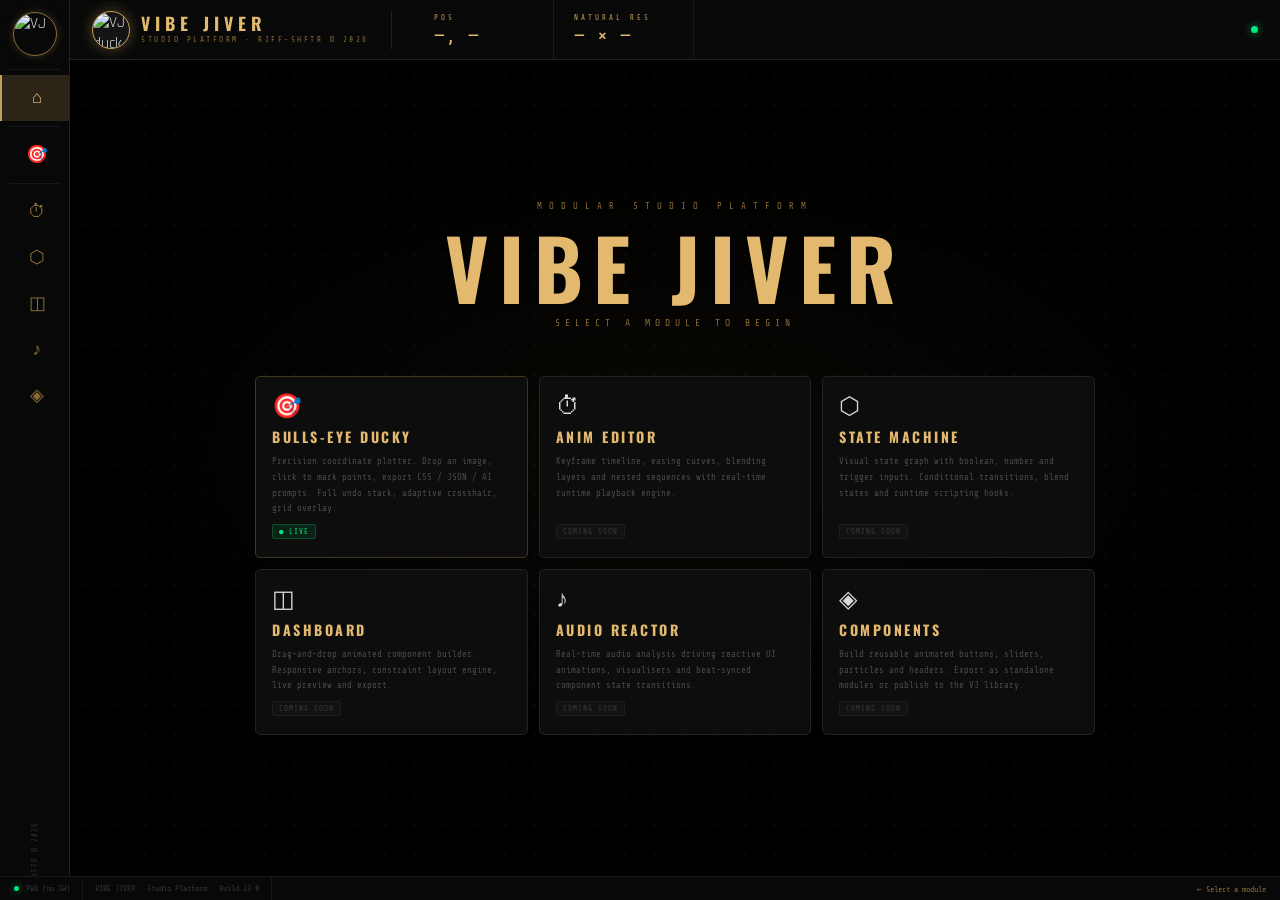
==== commit 7337d4a0: "Update index.html" ====
--- a/index.html
+++ b/index.html
@@ -1,8 +1,3 @@
-
-
-Writing the definitive Vibe Jiver Studio Shell index.html
-html
-
 <!DOCTYPE html>
 <html lang="en">
 <head>
@@ -1228,4 +1223,4 @@
 </script>
 
 </body>
-</ht
+</html>
